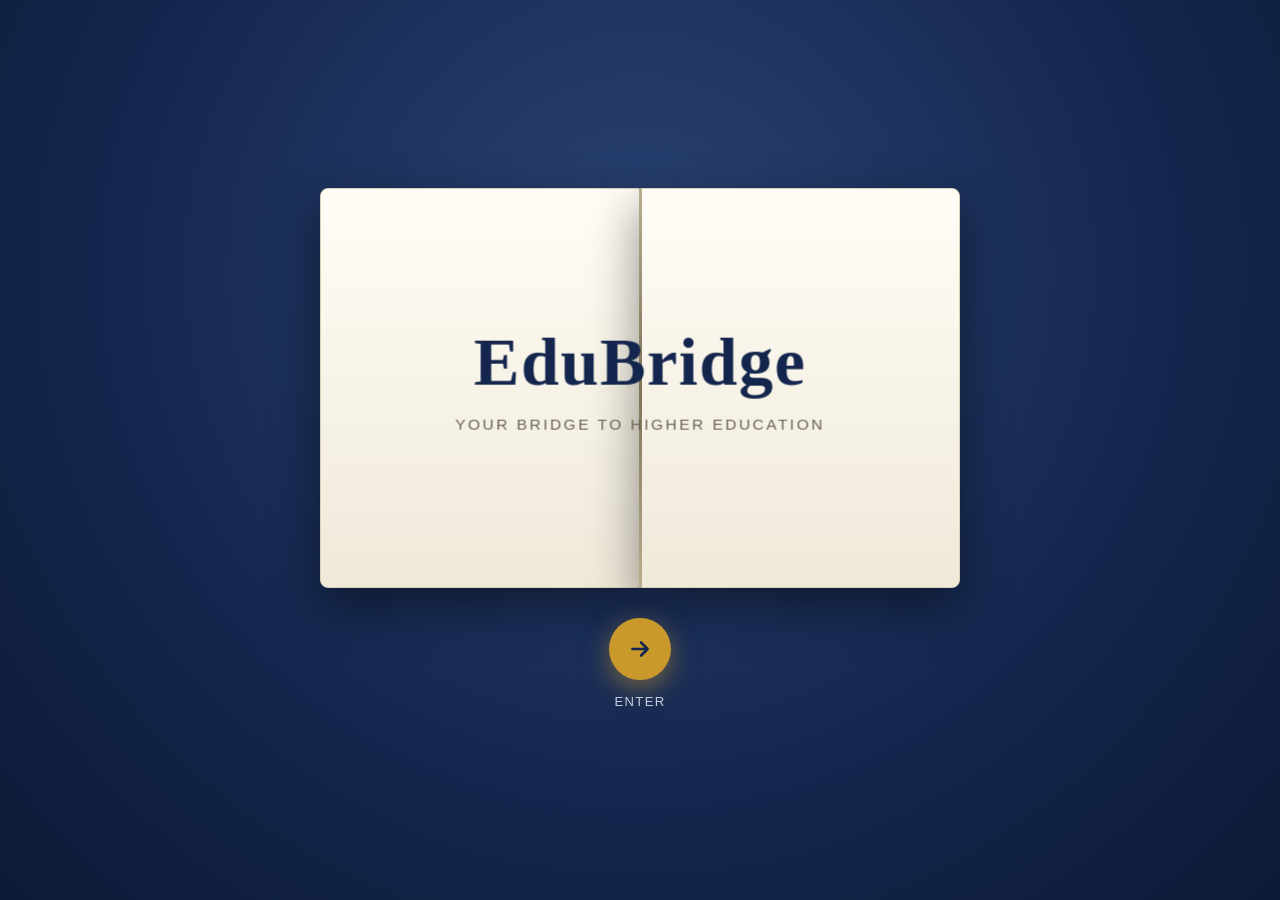
==== frontend/index.html @ 6f55f147 "Build EduBridge platform: auth, RAG, and multi-country university data Replaces the single-page Stre" ====
<!doctype html>
<html lang="en">
<head>
<meta charset="UTF-8">
<meta name="viewport" content="width=device-width, initial-scale=1.0">
<title>EduBridge</title>
<link rel="stylesheet" href="css/style.css">
<style>
body {
  min-height: 100vh;
  display: grid;
  place-items: center;
  background: radial-gradient(circle at 50% 30%, #2a4374 0%, #14264d 60%, #0d1a36 100%);
  overflow: hidden;
}

.stage { perspective: 2000px; text-align: center; }

.book {
  position: relative;
  width: min(86vw, 640px);
  height: min(60vh, 400px);
  transform-style: preserve-3d;
}

/* ---- inner spread, revealed once the cover swings open ---- */

.page {
  position: absolute;
  top: 0;
  width: 50%;
  height: 100%;
  background: linear-gradient(180deg, #fffdf6, #efe9d9);
  border: 1px solid #d9d0b8;
  box-shadow: 0 18px 50px rgba(0, 0, 0, 0.45);
}

.page-left { left: 0; border-radius: 8px 2px 2px 8px; }
.page-right { right: 0; border-radius: 2px 8px 8px 2px; }

.spine {
  position: absolute;
  left: 50%;
  top: 0;
  width: 3px;
  height: 100%;
  margin-left: -1.5px;
  background: linear-gradient(180deg, #b9ad8e, #7d7359, #b9ad8e);
}

.title-block {
  position: absolute;
  inset: 0;
  display: grid;
  place-items: center;
  opacity: 0;
  /* Clear of the spine seam, which would otherwise slice the wordmark. */
  transform: translateZ(40px);
  animation: reveal-title 1s ease 2.5s forwards;
}

@keyframes reveal-title {
  from { opacity: 0; transform: translateZ(40px) translateY(14px); }
  to   { opacity: 1; transform: translateZ(40px) translateY(0); }
}

.landing-title {
  font-family: var(--font-serif);
  font-size: clamp(2.4rem, 8vw, 4.2rem);
  color: var(--navy-900);
  margin: 0;
  letter-spacing: 0.02em;
}

.landing-tagline {
  color: #6b6350;
  font-size: clamp(0.72rem, 2.2vw, 0.95rem);
  margin-top: 8px;
  letter-spacing: 0.16em;
  text-transform: uppercase;
}

/* ---- front cover: reads "Higher Education", then swings open ---- */

.cover {
  position: absolute;
  inset: 0;
  display: grid;
  place-items: center;
  background:
    repeating-linear-gradient(90deg, rgba(255,255,255,0.028) 0 2px, transparent 2px 5px),
    linear-gradient(145deg, #2c4573 0%, #1b2f56 48%, #12233f 100%);
  border-radius: 8px;
  border: 1px solid #0d1a33;
  box-shadow: 0 24px 60px rgba(0, 0, 0, 0.55);
  transform-origin: left center;
  backface-visibility: hidden;
  transform: translateZ(2px);
  animation: open-cover 1.7s cubic-bezier(0.38, 0.02, 0.2, 1) 1.5s forwards;
}

@keyframes open-cover {
  from { transform: translateZ(2px) rotateY(0deg); }
  to   { transform: translateZ(2px) rotateY(-168deg); }
}

.cover-inner { padding: 0 26px; }

.cover-rule {
  width: 54px;
  height: 2px;
  background: var(--gold-500);
  margin: 0 auto 18px;
  opacity: 0.9;
}

.cover-title {
  font-family: var(--font-serif);
  color: #f0e3c2;
  font-size: clamp(1.6rem, 5.2vw, 2.9rem);
  margin: 0;
  line-height: 1.25;
  letter-spacing: 0.04em;
}

.cover-sub {
  color: var(--gold-500);
  font-size: clamp(0.64rem, 1.9vw, 0.8rem);
  letter-spacing: 0.3em;
  text-transform: uppercase;
  margin-top: 16px;
}

/* ---- enter arrow ---- */

.enter {
  margin-top: 30px;
  opacity: 0;
  animation: fade-up-flat 0.9s ease 3.3s forwards;
}

@keyframes fade-up-flat {
  from { opacity: 0; transform: translateY(14px); }
  to   { opacity: 1; transform: translateY(0); }
}

.enter-link {
  display: inline-grid;
  place-items: center;
  width: 62px;
  height: 62px;
  border-radius: 50%;
  background: var(--gold-500);
  color: var(--navy-900);
  text-decoration: none;
  box-shadow: 0 8px 26px rgba(201, 153, 43, 0.5);
  transition: transform 0.2s ease, background 0.2s ease;
}

.enter-link:hover { transform: scale(1.09); background: var(--gold-400); }

.enter-link svg {
  width: 26px; height: 26px; fill: none; stroke: currentColor;
  stroke-width: 2.4; stroke-linecap: round; stroke-linejoin: round;
}

.enter-label {
  display: block; margin-top: 12px; color: #c6cde0;
  font-size: 0.82rem; letter-spacing: 0.1em; text-transform: uppercase;
}

/* Skip straight to the opened state for anyone who asked for less motion. */
@media (prefers-reduced-motion: reduce) {
  .cover { animation: none; transform: translateZ(2px) rotateY(-168deg); }
  .title-block, .enter { animation: none; opacity: 1; }
  .title-block { transform: translateZ(40px); }
}
</style>
</head>
<body>

<div class="stage">
  <div class="book">
    <div class="page page-left"></div>
    <div class="page page-right"></div>
    <div class="spine"></div>

    <div class="title-block">
      <div>
        <h1 class="landing-title">EduBridge</h1>
        <p class="landing-tagline">Your bridge to higher education</p>
      </div>
    </div>

    <div class="cover">
      <div class="cover-inner">
        <div class="cover-rule"></div>
        <h2 class="cover-title">Higher Education</h2>
        <p class="cover-sub">Open to begin</p>
      </div>
    </div>
  </div>

  <div class="enter">
    <a class="enter-link" href="login.html" aria-label="Enter EduBridge">
      <svg viewBox="0 0 24 24" aria-hidden="true">
        <path d="M5 12h14M13 6l6 6-6 6"/>
      </svg>
    </a>
    <span class="enter-label">Enter</span>
  </div>
</div>

</body>
</html>
---- frontend/css/style.css ----
:root {
  --navy-900: #14264d;
  --navy-700: #24406f;
  --navy-500: #3d5f96;
  --gold-500: #c9992b;
  --gold-400: #e0b445;
  --paper: #f7f5ef;
  --paper-2: #fffdf8;
  --ink: #1e2230;
  --ink-muted: #5f6478;
  --line: #e2ddcf;
  --card-bg: #ffffff;
  --green: #2e7d55;
  --radius: 12px;
  --shadow: 0 2px 14px rgba(20, 38, 77, 0.09);
  --shadow-lg: 0 10px 34px rgba(20, 38, 77, 0.16);
  --font-serif: Georgia, "Times New Roman", serif;
  --font-sans: -apple-system, "Segoe UI", Roboto, Helvetica, Arial, sans-serif;
}

* { box-sizing: border-box; }

body {
  margin: 0;
  background: var(--paper);
  color: var(--ink);
  font-family: var(--font-sans);
  line-height: 1.55;
}

.wrap { max-width: 1080px; margin: 0 auto; padding-inline: 20px; }
.wrap-narrow { max-width: 480px; margin: 0 auto; padding-inline: 20px; }

h1, h2, h3 { font-family: var(--font-serif); color: var(--navy-900); line-height: 1.2; }
a { color: var(--navy-700); }

/* ---------- header ---------- */

.site-header { background: var(--navy-900); color: #fff; }

.header-inner {
  display: flex; align-items: center; justify-content: space-between;
  padding-block: 12px; gap: 16px; flex-wrap: wrap;
}

.brand { display: flex; align-items: center; gap: 10px; text-decoration: none; }

.brand-mark {
  width: 28px; height: 28px; fill: none; stroke: var(--gold-500);
  stroke-width: 2; stroke-linejoin: round; stroke-linecap: round;
}

.brand-name {
  font-family: var(--font-serif); font-size: 1.25rem;
  font-weight: bold; color: #fff;
}

.site-nav { display: flex; gap: 16px; flex-wrap: wrap; align-items: center; }
.site-nav a { color: #dbe0ee; text-decoration: none; font-size: 0.9rem; }
.site-nav a:hover, .site-nav a.is-current { color: var(--gold-400); }

.nav-user { font-size: 0.85rem; color: #aab3c9; }

/* ---------- buttons ---------- */

.btn {
  display: inline-block; border: none; border-radius: 999px;
  padding: 11px 26px; font-size: 0.94rem; font-weight: 600;
  cursor: pointer; text-decoration: none; font-family: inherit;
  transition: transform 0.15s ease, background 0.15s ease;
}
.btn:hover { transform: translateY(-1px); }
.btn-primary { background: var(--gold-500); color: var(--navy-900); }
.btn-primary:hover { background: var(--gold-400); }
.btn-secondary { background: var(--navy-700); color: #fff; }
.btn-secondary:hover { background: var(--navy-500); }
.btn-ghost {
  background: transparent; color: var(--navy-700);
  border: 1px solid var(--line);
}
.btn-block { display: block; width: 100%; text-align: center; }
.btn:disabled { opacity: 0.6; cursor: wait; transform: none; }

/* ---------- panels / cards ---------- */

.panel { padding-block: 34px; }
.panel h2 { font-size: 1.45rem; margin: 0 0 14px; }

.card {
  background: var(--card-bg); border: 1px solid var(--line);
  border-radius: var(--radius); box-shadow: var(--shadow); padding: 20px;
}

.hint { color: var(--ink-muted); font-size: 0.87rem; }
.error-text { color: #b3261e; font-size: 0.88rem; }

.page-title { margin-bottom: 4px; }
.page-sub { color: var(--ink-muted); margin-top: 0; }

/* ---------- forms ---------- */

input[type="file"], input[type="text"], input[type="email"],
input[type="password"], input[type="number"], textarea, select {
  width: 100%; padding: 10px 12px; border: 1px solid var(--line);
  border-radius: 8px; font-family: inherit; font-size: 0.95rem;
  background: #fff; color: var(--ink);
}
input:focus, textarea:focus, select:focus {
  outline: 2px solid var(--gold-400); outline-offset: 1px;
}
textarea { resize: vertical; }
label { display: block; font-weight: 600; margin-bottom: 6px; font-size: 0.89rem; }
.field { margin-bottom: 16px; }
.field-label { display: block; font-weight: 600; margin-bottom: 8px; }

.form-grid { display: grid; grid-template-columns: repeat(2, 1fr); gap: 16px; }
.field-wide { grid-column: 1 / -1; }

/* ---------- tabs ---------- */

.tabs { display: flex; gap: 4px; margin-bottom: 18px; border-bottom: 1px solid var(--line); flex-wrap: wrap; }
.tab-btn {
  background: none; border: none; padding: 10px 16px; font-size: 0.9rem;
  color: var(--ink-muted); cursor: pointer; border-bottom: 2px solid transparent;
  font-family: inherit;
}
.tab-btn.is-active { color: var(--navy-900); border-bottom-color: var(--gold-500); font-weight: 600; }
.tab-panel { display: none; }
.tab-panel.is-active { display: block; }

/* ---------- results ---------- */

.results-grid {
  display: grid; grid-template-columns: repeat(auto-fit, minmax(250px, 1fr));
  gap: 16px; margin-top: 18px;
}

.result-card {
  background: var(--card-bg); border: 1px solid var(--line);
  border-radius: var(--radius); box-shadow: var(--shadow); padding: 18px;
  display: flex; flex-direction: column; gap: 8px;
  text-decoration: none; color: inherit;
  transition: transform 0.15s ease, box-shadow 0.15s ease;
}
.result-card:hover { transform: translateY(-2px); box-shadow: var(--shadow-lg); }
.result-card h3 { font-size: 1.02rem; margin: 0; }
.result-meta { color: var(--ink-muted); font-size: 0.85rem; margin: 0; }

.compare-link {
  align-self: flex-start; margin-top: 2px; font-size: 0.78rem;
  color: var(--navy-700); text-decoration: none; font-weight: 600;
  border-bottom: 1px solid var(--line);
}
.compare-link:hover { color: var(--gold-600); border-bottom-color: var(--gold-500); }

.badge-row { display: flex; flex-wrap: wrap; gap: 6px; }
.badge {
  background: var(--navy-900); color: var(--gold-400); font-size: 0.74rem;
  font-weight: 600; padding: 4px 10px; border-radius: 999px;
}
.badge-light { background: #eef1f7; color: var(--navy-700); }

/* ---------- stats ---------- */

.stat-grid {
  display: grid; grid-template-columns: repeat(auto-fit, minmax(160px, 1fr));
  gap: 14px; margin: 16px 0;
}
.stat {
  background: var(--paper-2); border: 1px solid var(--line);
  border-radius: var(--radius); padding: 14px;
}
.stat-label { font-size: 0.78rem; color: var(--ink-muted); text-transform: uppercase; letter-spacing: 0.06em; }
.stat-value { font-size: 1.32rem; font-weight: 700; color: var(--navy-900); font-family: var(--font-serif); }
.stat-value.muted { color: var(--ink-muted); font-size: 1rem; font-weight: 500; }

/* Estimated figures must never look like reported ones. */
.stat.is-estimated { background: #f4f6fa; border-style: dashed; }
.stat-value.estimated { color: var(--navy-700); }
.est-tag {
  background: var(--navy-700); color: #fff; font-size: 0.6rem;
  padding: 2px 7px; border-radius: 999px; margin-left: 7px;
  letter-spacing: 0.06em; text-transform: uppercase; vertical-align: middle;
  font-family: var(--font-sans); font-weight: 700;
}
.stat-note { font-size: 0.72rem; color: var(--ink-muted); margin-top: 5px; font-style: italic; }

.housing-compare { display: flex; flex-wrap: wrap; gap: 10px; margin: 12px 0; }
.compare-pill {
  background: var(--paper-2); border: 1px solid var(--line);
  border-radius: 999px; padding: 7px 14px; font-size: 0.83rem;
}
.compare-pill strong { color: var(--navy-900); }
.cheaper { color: var(--green); font-weight: 700; }
.pricier { color: #b3261e; font-weight: 700; }

/* ---------- tables ---------- */

.table-scroll { overflow-x: auto; }
table { border-collapse: collapse; width: 100%; font-size: 0.9rem; }
th, td { text-align: left; padding: 10px 12px; border-bottom: 1px solid var(--line); }
th { color: var(--ink-muted); font-weight: 600; font-size: 0.8rem; text-transform: uppercase; letter-spacing: 0.04em; }

.total-row th, .total-row td {
  font-weight: 700; color: var(--navy-900);
  border-top: 2px solid var(--line); border-bottom: 2px solid var(--line);
  background: var(--paper-2);
}
.total-row td { font-size: 1.05rem; }

/* ---------- chat ---------- */

.chat-log { display: flex; flex-direction: column; gap: 12px; margin-bottom: 18px; }
.msg { padding: 12px 16px; border-radius: var(--radius); max-width: 80%; white-space: pre-wrap; }
.msg-user { background: var(--navy-700); color: #fff; align-self: flex-end; }
.msg-bot { background: #fff; border: 1px solid var(--line); align-self: flex-start; }
.chat-form { display: flex; gap: 10px; }
.chat-form input { flex: 1; }

/* ---------- footer ---------- */

.site-footer { padding-block: 22px; text-align: center; color: var(--ink-muted); font-size: 0.84rem; }

/* ---------- responsive ---------- */

@media (max-width: 640px) {
  .form-grid { grid-template-columns: 1fr; }
  .msg { max-width: 92%; }
}
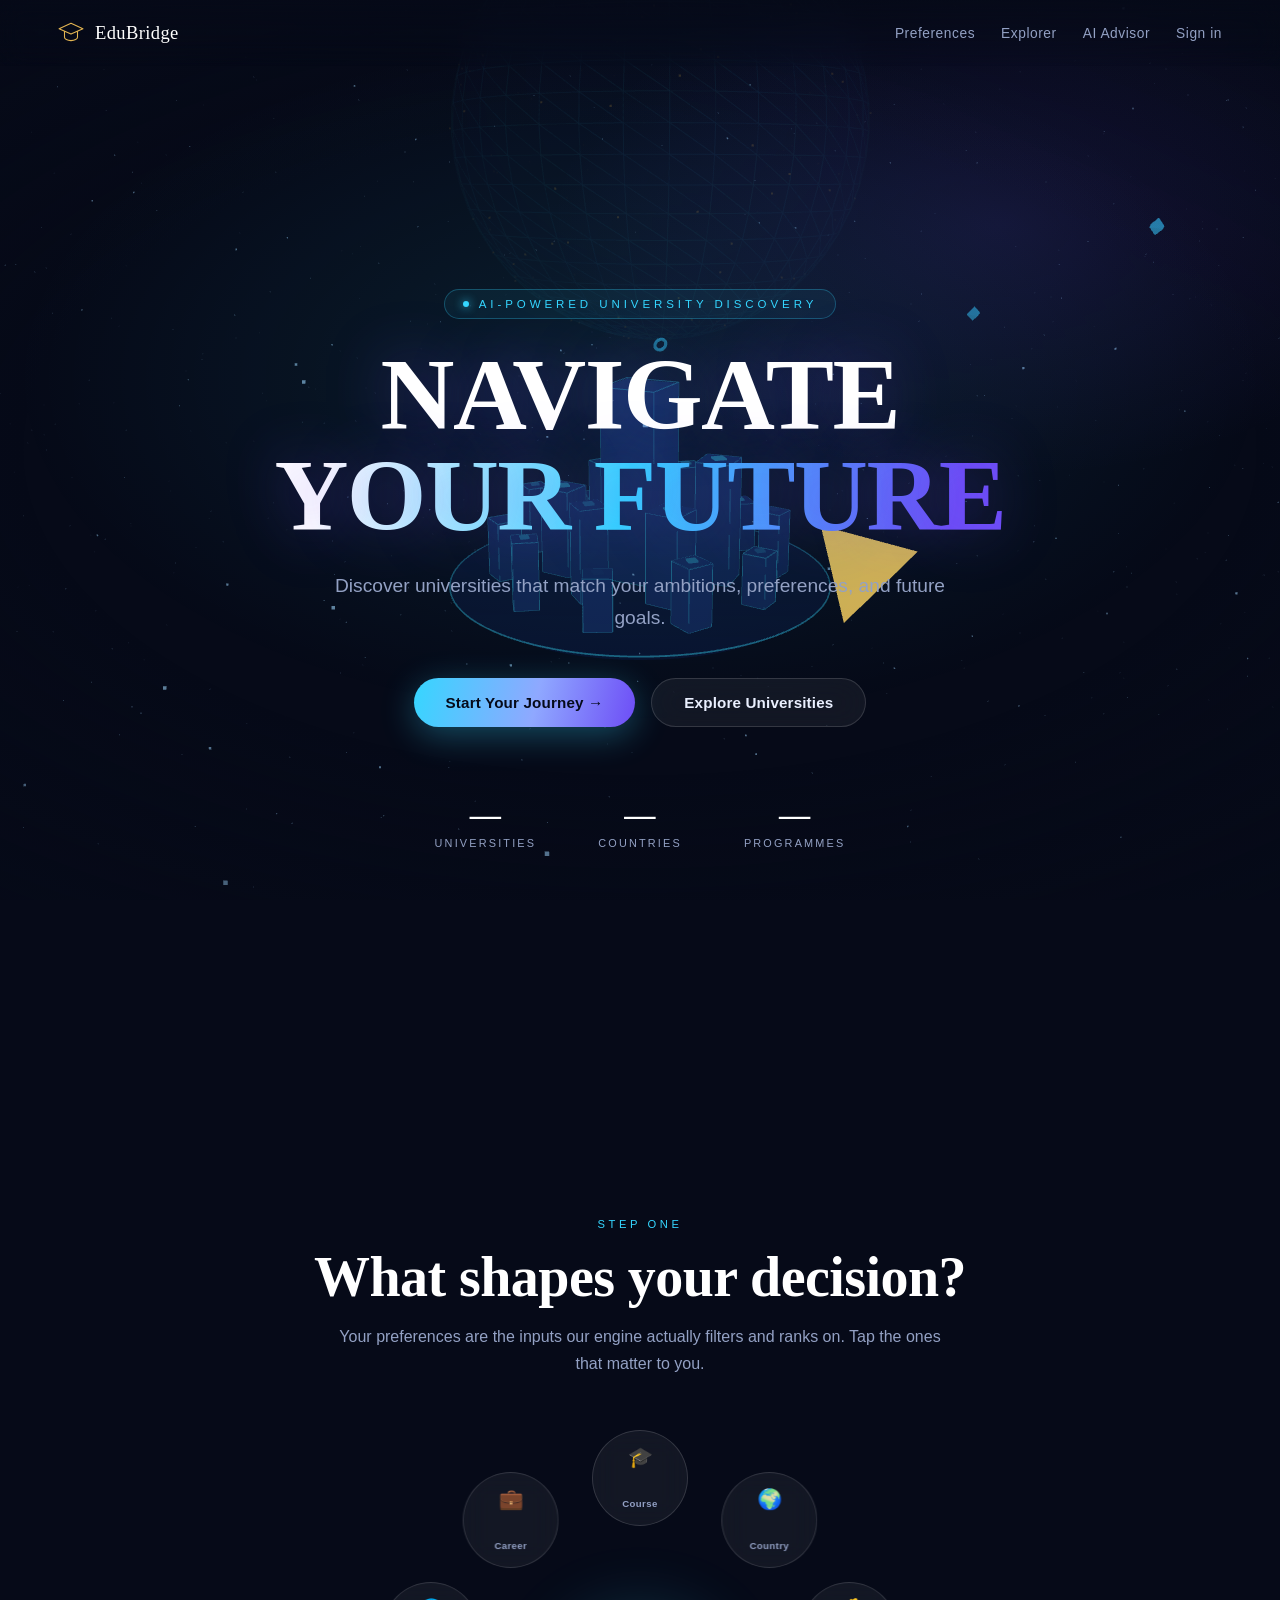
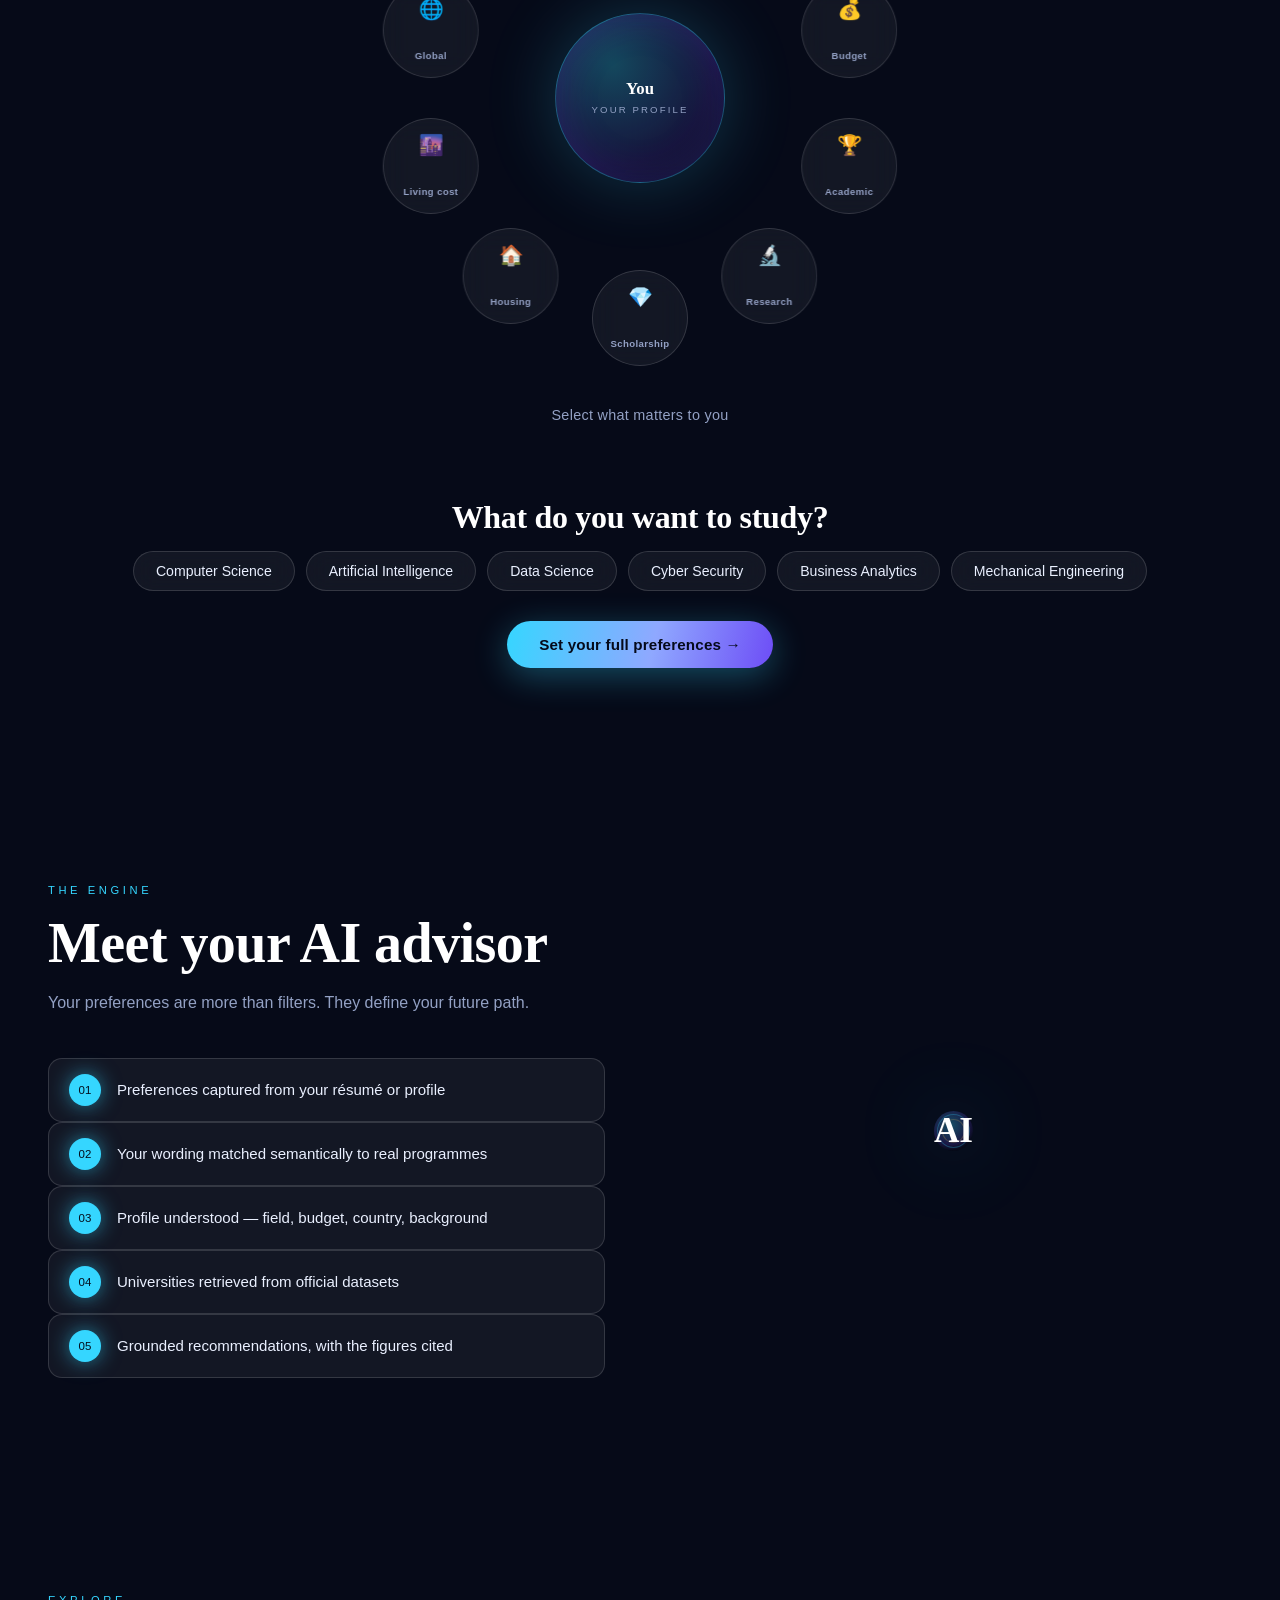
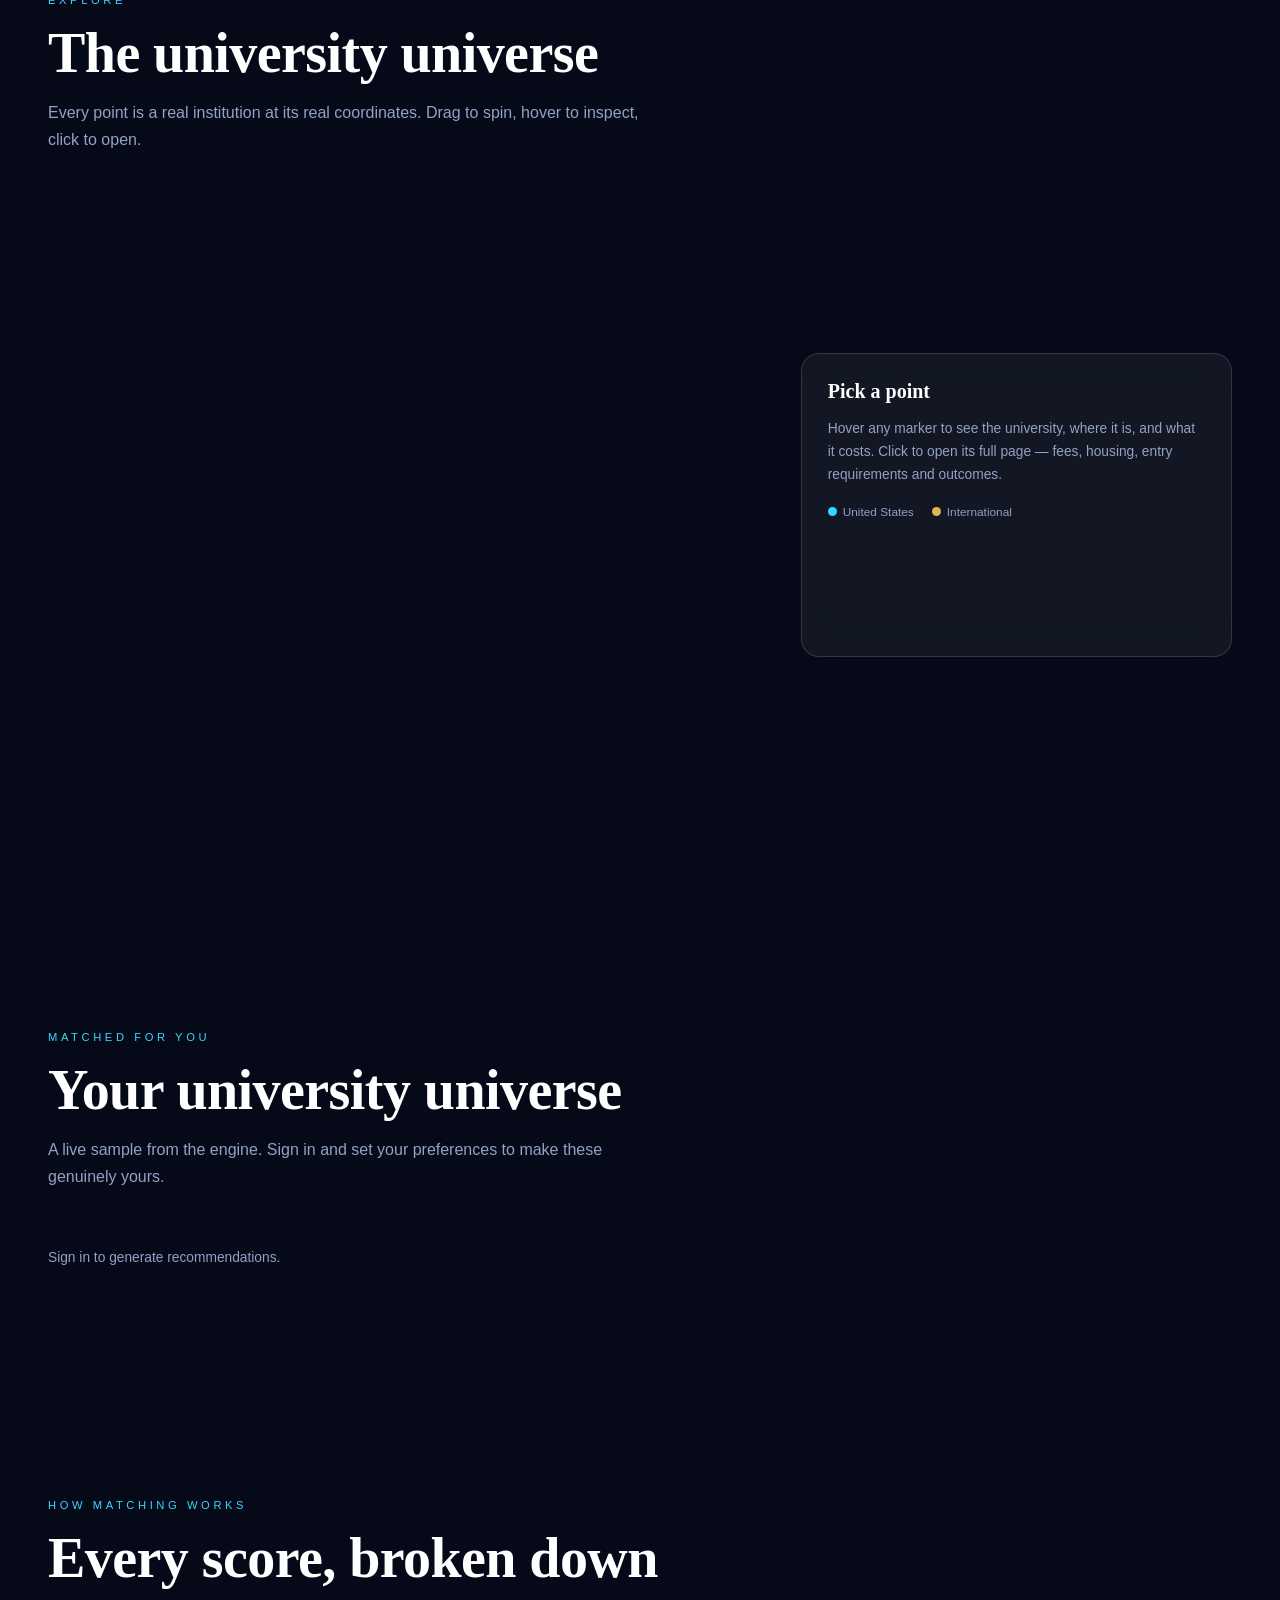
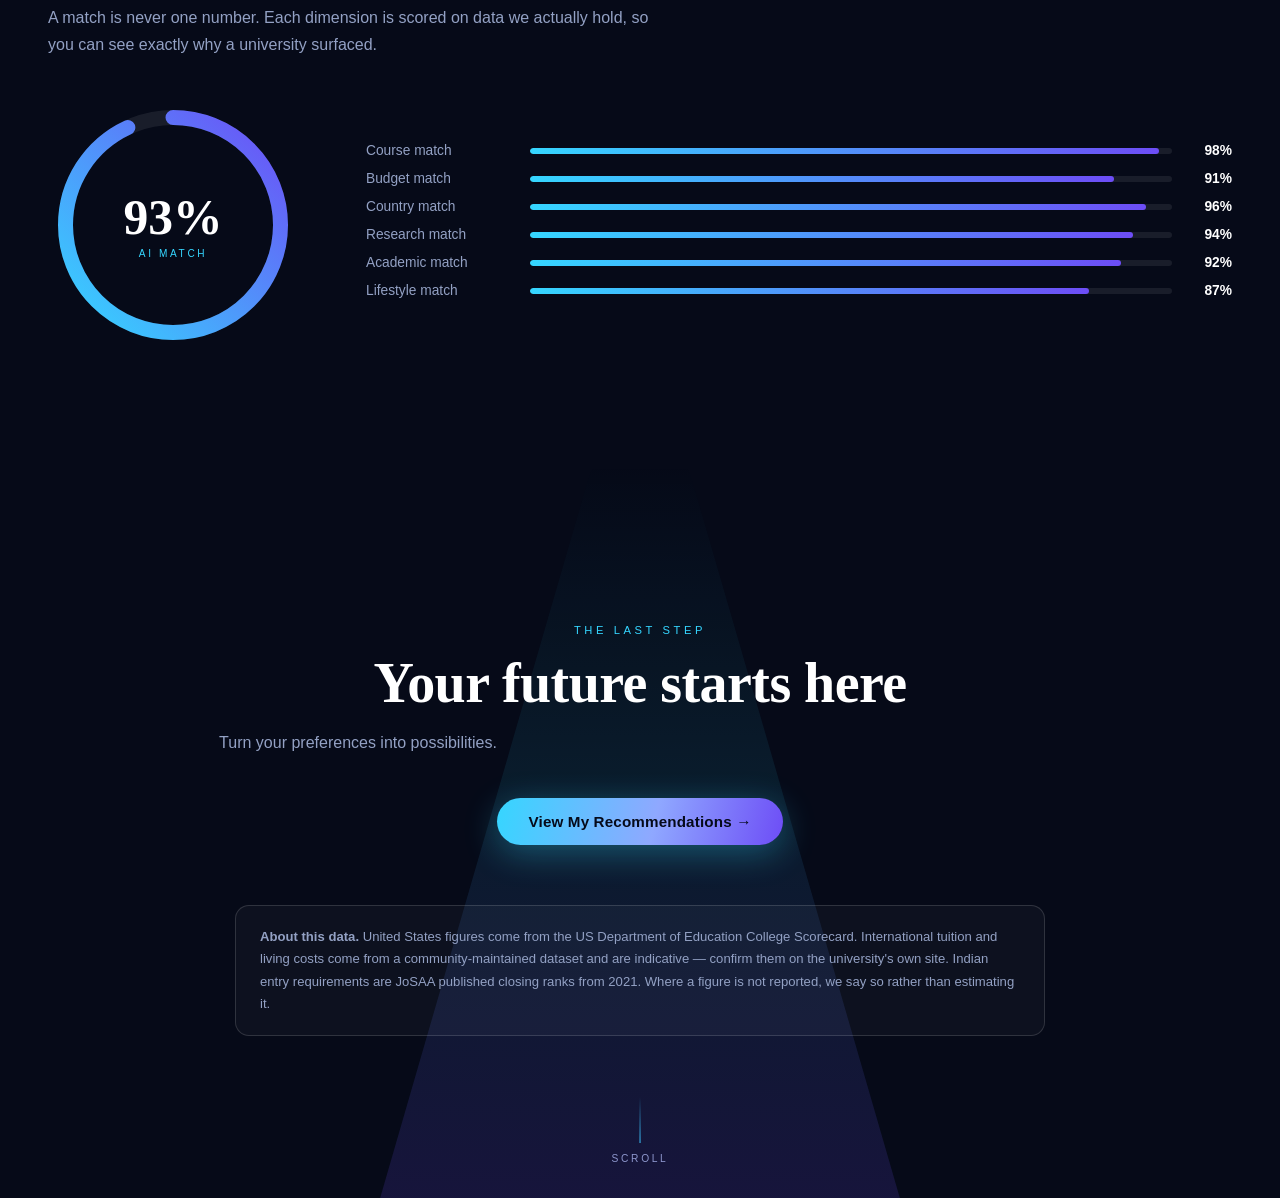
==== commit 6c409e80: "Add cinematic 3D experience as the landing entry point Replaces the book landing with a Three.js sce" ====
--- a/frontend/index.html
+++ b/frontend/index.html
@@ -2,214 +2,446 @@
 <html lang="en">
 <head>
 <meta charset="UTF-8">
-<meta name="viewport" content="width=device-width, initial-scale=1.0">
-<title>EduBridge</title>
-<link rel="stylesheet" href="css/style.css">
-<style>
-body {
-  min-height: 100vh;
-  display: grid;
-  place-items: center;
-  background: radial-gradient(circle at 50% 30%, #2a4374 0%, #14264d 60%, #0d1a36 100%);
-  overflow: hidden;
+<meta name="viewport" content="width=device-width, initial-scale=1.0, viewport-fit=cover">
+<title>EduBridge — Navigate Your Future</title>
+<link rel="stylesheet" href="css/experience.css">
+<link rel="stylesheet" href="css/sections.css">
+</head>
+<body class="experience">
+
+<canvas id="scene-canvas"></canvas>
+<div class="atmosphere"></div>
+
+<nav class="x-nav">
+  <a class="x-brand" href="index.html">
+    <svg viewBox="0 0 48 48" aria-hidden="true">
+      <path d="M24 6 L46 16 L24 26 L2 16 Z"/>
+      <path d="M12 20.5 V32 C12 35 17 38 24 38 C31 38 36 35 36 32 V20.5"/>
+    </svg>
+    <span>EduBridge</span>
+  </a>
+  <div class="x-nav-links">
+    <a href="#preferences">Preferences</a>
+    <a href="#explorer">Explorer</a>
+    <a href="chat.html">AI Advisor</a>
+    <a href="login.html">Sign in</a>
+  </div>
+</nav>
+
+<div class="x-wrap">
+
+  <!-- ============ HERO ============ -->
+  <section class="hero">
+    <div class="hero-inner">
+      <span class="eyebrow" data-reveal>AI-powered university discovery</span>
+
+      <h1 data-reveal>NAVIGATE<br><span class="accent">YOUR FUTURE</span></h1>
+
+      <p class="lede" data-reveal>
+        Discover universities that match your ambitions, preferences,
+        and future goals.
+      </p>
+
+      <div class="cta-row" data-reveal>
+        <a class="x-btn x-btn-primary" href="preferences.html">Start Your Journey &rarr;</a>
+        <a class="x-btn x-btn-ghost" href="#explorer">Explore Universities</a>
+      </div>
+
+      <div class="hero-stats" data-reveal>
+        <div class="hero-stat"><b id="stat-unis">—</b><span>Universities</span></div>
+        <div class="hero-stat"><b id="stat-countries">—</b><span>Countries</span></div>
+        <div class="hero-stat"><b id="stat-programmes">—</b><span>Programmes</span></div>
+      </div>
+    </div>
+    <div class="scroll-cue"><i></i>Scroll</div>
+  </section>
+
+  <!-- ============ PREFERENCES ============ -->
+  <section class="x-section center" id="preferences">
+    <p class="kicker" data-rise>Step one</p>
+    <h2 data-rise>What shapes your decision?</h2>
+    <p class="sub" data-rise>
+      Your preferences are the inputs our engine actually filters and ranks on.
+      Tap the ones that matter to you.
+    </p>
+
+    <div class="orb-stage" data-rise>
+      <div class="profile-core">
+        <div>
+          <b>You</b>
+          <span>Your profile</span>
+        </div>
+      </div>
+
+      <button class="orb" data-label="Course"><em>🎓</em><b>Course</b></button>
+      <button class="orb" data-label="Country"><em>🌍</em><b>Country</b></button>
+      <button class="orb" data-label="Budget"><em>💰</em><b>Budget</b></button>
+      <button class="orb" data-label="Academic quality"><em>🏆</em><b>Academic</b></button>
+      <button class="orb" data-label="Research"><em>🔬</em><b>Research</b></button>
+      <button class="orb" data-label="Scholarships"><em>💎</em><b>Scholarship</b></button>
+      <button class="orb" data-label="Accommodation"><em>🏠</em><b>Housing</b></button>
+      <button class="orb" data-label="Cost of living"><em>🌆</em><b>Living cost</b></button>
+      <button class="orb" data-label="International exposure"><em>🌐</em><b>Global</b></button>
+      <button class="orb" data-label="Career goals"><em>💼</em><b>Career</b></button>
+    </div>
+
+    <p id="orb-summary">Select what matters to you</p>
+
+    <h2 style="font-size:clamp(1.3rem,3vw,2rem);margin-top:70px;" data-rise>
+      What do you want to study?
+    </h2>
+
+    <div class="chip-row" data-rise>
+      <button class="course-chip" data-course="Computer Science">Computer Science</button>
+      <button class="course-chip" data-course="Artificial Intelligence">Artificial Intelligence</button>
+      <button class="course-chip" data-course="Data Science">Data Science</button>
+      <button class="course-chip" data-course="Cyber Security">Cyber Security</button>
+      <button class="course-chip" data-course="Business Analytics">Business Analytics</button>
+      <button class="course-chip" data-course="Mechanical Engineering">Mechanical Engineering</button>
+    </div>
+
+    <a class="x-btn x-btn-primary" id="course-cta" href="preferences.html" data-rise>
+      Set your full preferences &rarr;
+    </a>
+  </section>
+
+  <!-- ============ AI ADVISOR ============ -->
+  <section class="x-section" id="advisor">
+    <div class="advisor-grid">
+      <div>
+        <p class="kicker" data-rise>The engine</p>
+        <h2 data-rise>Meet your AI advisor</h2>
+        <p class="sub" data-rise>
+          Your preferences are more than filters. They define your future path.
+        </p>
+
+        <div class="stage"><i>01</i><span>Preferences captured from your résumé or profile</span></div>
+        <div class="stage"><i>02</i><span>Your wording matched semantically to real programmes</span></div>
+        <div class="stage"><i>03</i><span>Profile understood — field, budget, country, background</span></div>
+        <div class="stage"><i>04</i><span>Universities retrieved from official datasets</span></div>
+        <div class="stage"><i>05</i><span>Grounded recommendations, with the figures cited</span></div>
+      </div>
+
+      <div class="hologram" data-rise><b>AI</b></div>
+    </div>
+  </section>
+
+  <!-- ============ GLOBE EXPLORER ============ -->
+  <section class="x-section" id="explorer">
+    <p class="kicker" data-rise>Explore</p>
+    <h2 data-rise>The university universe</h2>
+    <p class="sub" data-rise>
+      Every point is a real institution at its real coordinates. Drag to spin,
+      hover to inspect, click to open.
+    </p>
+
+    <div class="globe-wrap">
+      <canvas id="globe-canvas" data-rise></canvas>
+
+      <div class="globe-panel" data-rise>
+        <div id="globe-empty">
+          <h3>Pick a point</h3>
+          <p class="globe-hint">
+            Hover any marker to see the university, where it is, and what it costs.
+            Click to open its full page — fees, housing, entry requirements and outcomes.
+          </p>
+          <div class="legend">
+            <span><i style="background:#35d6ff"></i>United States</span>
+            <span><i style="background:#e3b552"></i>International</span>
+          </div>
+        </div>
+
+        <div id="globe-detail" hidden>
+          <h3 id="g-name"></h3>
+          <p class="place" id="g-place"></p>
+          <div class="globe-row"><span>Tuition / year</span><span id="g-tuition"></span></div>
+          <div class="globe-row"><span>Country</span><span id="g-country"></span></div>
+          <div class="globe-row"><span>Programmes listed</span><span id="g-programmes"></span></div>
+          <p class="globe-hint" style="margin-top:16px;">Click the marker to open the full profile.</p>
+        </div>
+      </div>
+    </div>
+  </section>
+
+  <!-- ============ RECOMMENDATIONS ============ -->
+  <section class="x-section" id="recommendations">
+    <p class="kicker" data-rise>Matched for you</p>
+    <h2 data-rise>Your university universe</h2>
+    <p class="sub" data-rise>
+      A live sample from the engine. Sign in and set your preferences to make
+      these genuinely yours.
+    </p>
+
+    <div class="card-grid" id="card-grid" data-rise></div>
+  </section>
+
+  <!-- ============ MATCH VISUALISATION ============ -->
+  <section class="x-section" id="match">
+    <p class="kicker" data-rise>How matching works</p>
+    <h2 data-rise>Every score, broken down</h2>
+    <p class="sub" data-rise>
+      A match is never one number. Each dimension is scored on data we actually
+      hold, so you can see exactly why a university surfaced.
+    </p>
+
+    <div class="match-grid">
+      <div class="dial" data-rise>
+        <svg viewBox="0 0 200 200" aria-hidden="true">
+          <circle cx="100" cy="100" r="86" fill="none" stroke="rgba(255,255,255,0.08)" stroke-width="12"/>
+          <circle id="match-ring" cx="100" cy="100" r="86" fill="none"
+                  stroke="url(#dialGradient)" stroke-width="12" stroke-linecap="round"/>
+          <defs>
+            <linearGradient id="dialGradient" x1="0" y1="0" x2="1" y2="1">
+              <stop offset="0%" stop-color="#35d6ff"/>
+              <stop offset="100%" stop-color="#6d4df6"/>
+            </linearGradient>
+          </defs>
+        </svg>
+        <div class="dial-centre">
+          <div>
+            <b id="match-value">0%</b>
+            <span>AI match</span>
+          </div>
+        </div>
+      </div>
+
+      <div id="match-bars" data-rise></div>
+    </div>
+  </section>
+
+  <!-- ============ FINALE ============ -->
+  <section class="x-section finale" id="finale">
+    <p class="kicker" data-rise>The last step</p>
+    <h2 data-rise>Your future starts here</h2>
+    <p class="sub center" data-rise>Turn your preferences into possibilities.</p>
+    <a class="x-btn x-btn-primary" href="preferences.html" data-rise>
+      View My Recommendations &rarr;
+    </a>
+
+    <p class="data-note" data-rise>
+      <strong>About this data.</strong> United States figures come from the
+      US Department of Education College Scorecard. International tuition and
+      living costs come from a community-maintained dataset and are indicative —
+      confirm them on the university's own site. Indian entry requirements are
+      JoSAA published closing ranks from 2021. Where a figure is not reported,
+      we say so rather than estimating it.
+    </p>
+  </section>
+
+</div>
+
+<script src="vendor/gsap.min.js"></script>
+<script src="vendor/ScrollTrigger.min.js"></script>
+<script src="vendor/lenis.min.js"></script>
+
+<script type="module">
+import { initScene, webglAvailable } from "./js/scene.js";
+import { initGlobe } from "./js/globe.js";
+import {
+  revealOnScroll, initOrbs, initCourseChips, initPipeline,
+  initMatchDial, initCardTilt, money, escapeHtml
+} from "./js/sections.js";
+
+const reduced = window.matchMedia("(prefers-reduced-motion: reduce)").matches;
+const hasWebgl = webglAvailable();
+
+// ---- background scene -------------------------------------------------
+let scene = null;
+
+if (hasWebgl) {
+  try {
+    scene = initScene(document.getElementById("scene-canvas"));
+  } catch (error) {
+    console.warn("hero scene unavailable", error);
+    document.body.classList.add("no-webgl");
+  }
+} else {
+  document.body.classList.add("no-webgl");
 }
 
-.stage { perspective: 2000px; text-align: center; }
-
-.book {
-  position: relative;
-  width: min(86vw, 640px);
-  height: min(60vh, 400px);
-  transform-style: preserve-3d;
+// ---- smooth scroll ----------------------------------------------------
+if (!reduced && window.Lenis) {
+  const lenis = new Lenis({ duration: 1.15, smoothWheel: true });
+
+  lenis.on("scroll", () => {
+    if (!scene) return;
+    const max = document.body.scrollHeight - window.innerHeight;
+    scene.setScroll(max > 0 ? Math.min(window.scrollY / max, 1) : 0);
+    fadeBackdrop();
+  });
+
+  const raf = (time) => { lenis.raf(time); requestAnimationFrame(raf); };
+  requestAnimationFrame(raf);
+
+  if (window.gsap && window.ScrollTrigger) {
+    gsap.registerPlugin(ScrollTrigger);
+    lenis.on("scroll", ScrollTrigger.update);
+  }
+} else if (window.gsap && window.ScrollTrigger) {
+  gsap.registerPlugin(ScrollTrigger);
 }
 
-/* ---- inner spread, revealed once the cover swings open ---- */
-
-.page {
-  position: absolute;
-  top: 0;
-  width: 50%;
-  height: 100%;
-  background: linear-gradient(180deg, #fffdf6, #efe9d9);
-  border: 1px solid #d9d0b8;
-  box-shadow: 0 18px 50px rgba(0, 0, 0, 0.45);
+// ---- hero entrance ----------------------------------------------------
+if (window.gsap && !reduced) {
+  gsap.set("[data-reveal]", { opacity: 0, y: 26 });
+  gsap.to("[data-reveal]", {
+    opacity: 1, y: 0, duration: 1.1, ease: "power3.out",
+    stagger: 0.13, delay: 0.25
+  });
+  gsap.from(".scroll-cue", { opacity: 0, duration: 1, delay: 1.5 });
+} else {
+  document.querySelectorAll("[data-reveal]").forEach((el) => { el.style.opacity = 1; });
 }
 
-.page-left { left: 0; border-radius: 8px 2px 2px 8px; }
-.page-right { right: 0; border-radius: 2px 8px 8px 2px; }
-
-.spine {
-  position: absolute;
-  left: 50%;
-  top: 0;
-  width: 3px;
-  height: 100%;
-  margin-left: -1.5px;
-  background: linear-gradient(180deg, #b9ad8e, #7d7359, #b9ad8e);
+/**
+ * The hero scene is a fixed backdrop behind every section. Left at full
+ * strength its campus and orbiting solids collide with later content —
+ * notably the globe — so it recedes once the hero is behind you.
+ */
+function fadeBackdrop() {
+  const canvas = document.getElementById("scene-canvas");
+  if (!canvas) return;
+
+  const past = Math.min(window.scrollY / window.innerHeight, 1);
+  canvas.style.opacity = (1 - past * 0.82).toFixed(3);
 }
 
-.title-block {
-  position: absolute;
-  inset: 0;
-  display: grid;
-  place-items: center;
-  opacity: 0;
-  /* Clear of the spine seam, which would otherwise slice the wordmark. */
-  transform: translateZ(40px);
-  animation: reveal-title 1s ease 2.5s forwards;
+window.addEventListener("scroll", fadeBackdrop, { passive: true });
+fadeBackdrop();
+
+revealOnScroll();
+initOrbs();
+initCourseChips();
+initPipeline();
+
+// ---- live stats -------------------------------------------------------
+(async () => {
+  try {
+    const stats = await (await fetch("/api/stats")).json();
+    countTo("stat-unis", stats.universities);
+    countTo("stat-countries", stats.countries);
+    countTo("stat-programmes", stats.programmes);
+  } catch (error) {
+    console.warn("stats unavailable", error);
+  }
+})();
+
+function countTo(id, value) {
+  const el = document.getElementById(id);
+  if (!el || typeof value !== "number") return;
+
+  // Correct value first; the tween is decoration over it.
+  el.textContent = value.toLocaleString();
+  if (reduced || !window.gsap) return;
+
+  const counter = { n: 0 };
+  gsap.to(counter, {
+    n: value, duration: 1.8, ease: "power2.out", delay: 0.7,
+    onUpdate: () => { el.textContent = Math.round(counter.n).toLocaleString(); }
+  });
 }
 
-@keyframes reveal-title {
-  from { opacity: 0; transform: translateZ(40px) translateY(14px); }
-  to   { opacity: 1; transform: translateZ(40px) translateY(0); }
-}
-
-.landing-title {
-  font-family: var(--font-serif);
-  font-size: clamp(2.4rem, 8vw, 4.2rem);
-  color: var(--navy-900);
-  margin: 0;
-  letter-spacing: 0.02em;
-}
-
-.landing-tagline {
-  color: #6b6350;
-  font-size: clamp(0.72rem, 2.2vw, 0.95rem);
-  margin-top: 8px;
-  letter-spacing: 0.16em;
-  text-transform: uppercase;
-}
-
-/* ---- front cover: reads "Higher Education", then swings open ---- */
-
-.cover {
-  position: absolute;
-  inset: 0;
-  display: grid;
-  place-items: center;
-  background:
-    repeating-linear-gradient(90deg, rgba(255,255,255,0.028) 0 2px, transparent 2px 5px),
-    linear-gradient(145deg, #2c4573 0%, #1b2f56 48%, #12233f 100%);
-  border-radius: 8px;
-  border: 1px solid #0d1a33;
-  box-shadow: 0 24px 60px rgba(0, 0, 0, 0.55);
-  transform-origin: left center;
-  backface-visibility: hidden;
-  transform: translateZ(2px);
-  animation: open-cover 1.7s cubic-bezier(0.38, 0.02, 0.2, 1) 1.5s forwards;
-}
-
-@keyframes open-cover {
-  from { transform: translateZ(2px) rotateY(0deg); }
-  to   { transform: translateZ(2px) rotateY(-168deg); }
-}
-
-.cover-inner { padding: 0 26px; }
-
-.cover-rule {
-  width: 54px;
-  height: 2px;
-  background: var(--gold-500);
-  margin: 0 auto 18px;
-  opacity: 0.9;
-}
-
-.cover-title {
-  font-family: var(--font-serif);
-  color: #f0e3c2;
-  font-size: clamp(1.6rem, 5.2vw, 2.9rem);
-  margin: 0;
-  line-height: 1.25;
-  letter-spacing: 0.04em;
-}
-
-.cover-sub {
-  color: var(--gold-500);
-  font-size: clamp(0.64rem, 1.9vw, 0.8rem);
-  letter-spacing: 0.3em;
-  text-transform: uppercase;
-  margin-top: 16px;
-}
-
-/* ---- enter arrow ---- */
-
-.enter {
-  margin-top: 30px;
-  opacity: 0;
-  animation: fade-up-flat 0.9s ease 3.3s forwards;
-}
-
-@keyframes fade-up-flat {
-  from { opacity: 0; transform: translateY(14px); }
-  to   { opacity: 1; transform: translateY(0); }
-}
-
-.enter-link {
-  display: inline-grid;
-  place-items: center;
-  width: 62px;
-  height: 62px;
-  border-radius: 50%;
-  background: var(--gold-500);
-  color: var(--navy-900);
-  text-decoration: none;
-  box-shadow: 0 8px 26px rgba(201, 153, 43, 0.5);
-  transition: transform 0.2s ease, background 0.2s ease;
-}
-
-.enter-link:hover { transform: scale(1.09); background: var(--gold-400); }
-
-.enter-link svg {
-  width: 26px; height: 26px; fill: none; stroke: currentColor;
-  stroke-width: 2.4; stroke-linecap: round; stroke-linejoin: round;
-}
-
-.enter-label {
-  display: block; margin-top: 12px; color: #c6cde0;
-  font-size: 0.82rem; letter-spacing: 0.1em; text-transform: uppercase;
-}
-
-/* Skip straight to the opened state for anyone who asked for less motion. */
-@media (prefers-reduced-motion: reduce) {
-  .cover { animation: none; transform: translateZ(2px) rotateY(-168deg); }
-  .title-block, .enter { animation: none; opacity: 1; }
-  .title-block { transform: translateZ(40px); }
-}
-</style>
-</head>
-<body>
-
-<div class="stage">
-  <div class="book">
-    <div class="page page-left"></div>
-    <div class="page page-right"></div>
-    <div class="spine"></div>
-
-    <div class="title-block">
-      <div>
-        <h1 class="landing-title">EduBridge</h1>
-        <p class="landing-tagline">Your bridge to higher education</p>
-      </div>
-    </div>
-
-    <div class="cover">
-      <div class="cover-inner">
-        <div class="cover-rule"></div>
-        <h2 class="cover-title">Higher Education</h2>
-        <p class="cover-sub">Open to begin</p>
-      </div>
-    </div>
-  </div>
-
-  <div class="enter">
-    <a class="enter-link" href="login.html" aria-label="Enter EduBridge">
-      <svg viewBox="0 0 24 24" aria-hidden="true">
-        <path d="M5 12h14M13 6l6 6-6 6"/>
-      </svg>
-    </a>
-    <span class="enter-label">Enter</span>
-  </div>
-</div>
-
+// ---- globe explorer ---------------------------------------------------
+(async () => {
+  const canvas = document.getElementById("globe-canvas");
+  if (!hasWebgl || !canvas) return;
+
+  let universities = [];
+  try {
+    universities = (await (await fetch("/api/globe")).json()).universities;
+  } catch (error) {
+    console.warn("globe data unavailable", error);
+    return;
+  }
+
+  const empty = document.getElementById("globe-empty");
+  const detail = document.getElementById("globe-detail");
+
+  const globe = initGlobe(canvas, universities, (university) => {
+    // US institutions have a unitid page; international go by name.
+    window.location.href = university.source === "us"
+      ? "university.html?unitid=" + university.unitid
+      : "university.html?intl=" + encodeURIComponent(university.name);
+  });
+
+  globe.onHover((university) => {
+    if (!university) {
+      empty.hidden = false;
+      detail.hidden = true;
+      return;
+    }
+
+    empty.hidden = true;
+    detail.hidden = false;
+    document.getElementById("g-name").textContent = university.name;
+    document.getElementById("g-place").textContent =
+      university.city + ", " + university.country;
+    document.getElementById("g-tuition").textContent = money(university.tuition_usd);
+    document.getElementById("g-country").textContent = university.country;
+    document.getElementById("g-programmes").textContent =
+      university.programmes ? university.programmes : "See profile";
+  });
+})();
+
+// ---- recommendation cards (real universities) --------------------------
+(async () => {
+  const grid = document.getElementById("card-grid");
+  if (!grid) return;
+
+  try {
+    const response = await fetch("/api/recommendations", {
+      method: "POST",
+      headers: { "Content-Type": "application/json" },
+      body: JSON.stringify({
+        country: "United States",
+        field_of_study: "Computer Science",
+        fee_max: 60000
+      })
+    });
+
+    const data = await response.json();
+    const rows = (data.results || []).slice(0, 6);
+
+    if (!rows.length) {
+      grid.innerHTML = '<p class="globe-hint">Sign in to generate recommendations.</p>';
+      return;
+    }
+
+    grid.innerHTML = rows.map((row, index) => {
+      // Rank position stands in for a match score on this public preview;
+      // the real per-student score lives behind the preferences flow.
+      const indicative = 96 - index * 2;
+
+      return '<article class="glass-card">' +
+        '<span class="match-pill">' + indicative + "% INDICATIVE MATCH</span>" +
+        "<h3>" + escapeHtml(row.institution_name) + "</h3>" +
+        '<p class="where">' + escapeHtml(row.city) + ", " + escapeHtml(row.state) +
+          " &middot; United States</p>" +
+        "<dl>" +
+          "<dt>Tuition</dt><dd>" + money(row.tuition_out_state) + "</dd>" +
+          "<dt>Housing</dt><dd>" + money(row.roomboard_on_campus) + "</dd>" +
+          "<dt>Type</dt><dd>" + escapeHtml(row.control_label || "—") + "</dd>" +
+        "</dl>" +
+        '<a class="card-link" href="university.html?unitid=' + row.unitid + '">' +
+          "Explore University &rarr;</a>" +
+        "</article>";
+    }).join("");
+
+    initCardTilt(grid);
+  } catch (error) {
+    grid.innerHTML = '<p class="globe-hint">Sign in to generate recommendations.</p>';
+  }
+})();
+
+// ---- match dial --------------------------------------------------------
+initMatchDial([
+  { label: "Course match", score: 98 },
+  { label: "Budget match", score: 91 },
+  { label: "Country match", score: 96 },
+  { label: "Research match", score: 94 },
+  { label: "Academic match", score: 92 },
+  { label: "Lifestyle match", score: 87 }
+]);
+</script>
 </body>
 </html>
--- a/frontend/css/experience.css
+++ b/frontend/css/experience.css
@@ -0,0 +1,180 @@
+/* Cinematic experience layer — dark, glass, volumetric.
+   Kept separate from style.css so the classic theme stays intact. */
+
+:root {
+  --x-midnight: #060a18;
+  --x-navy: #0b1430;
+  --x-deep: #122152;
+  --x-violet: #6d4df6;
+  --x-cyan: #35d6ff;
+  --x-gold: #e3b552;
+  --x-text: #eaf0ff;
+  --x-muted: #93a1c4;
+  --x-glass: rgba(255, 255, 255, 0.055);
+  --x-glass-line: rgba(255, 255, 255, 0.14);
+  --x-serif: Georgia, "Times New Roman", serif;
+  --x-sans: "Segoe UI", -apple-system, Roboto, Helvetica, Arial, sans-serif;
+}
+
+html, body { margin: 0; padding: 0; background: var(--x-midnight); }
+
+body.experience {
+  color: var(--x-text);
+  font-family: var(--x-sans);
+  overflow-x: hidden;
+  -webkit-font-smoothing: antialiased;
+}
+
+/* The canvas sits behind everything and never intercepts clicks. */
+#scene-canvas {
+  position: fixed; inset: 0; width: 100%; height: 100%;
+  z-index: 0; pointer-events: none; display: block;
+  transition: opacity 0.35s linear;
+}
+
+/* Vignette + atmospheric haze over the 3D layer */
+.atmosphere {
+  position: fixed; inset: 0; z-index: 1; pointer-events: none;
+  background:
+    radial-gradient(ellipse 70% 55% at 50% 42%, rgba(53,214,255,0.10), transparent 70%),
+    radial-gradient(ellipse 50% 40% at 78% 25%, rgba(109,77,246,0.13), transparent 70%),
+    radial-gradient(ellipse 120% 90% at 50% 50%, transparent 40%, rgba(6,10,24,0.86) 100%);
+}
+
+.x-wrap { position: relative; z-index: 2; }
+
+/* ---------- top bar ---------- */
+
+.x-nav {
+  position: fixed; top: 0; left: 0; right: 0; z-index: 20;
+  display: flex; align-items: center; justify-content: space-between;
+  padding: 20px clamp(20px, 5vw, 58px);
+  backdrop-filter: blur(14px);
+  background: linear-gradient(180deg, rgba(6,10,24,0.72), transparent);
+}
+
+.x-brand { display: flex; align-items: center; gap: 11px; text-decoration: none; }
+.x-brand svg { width: 26px; height: 26px; fill: none; stroke: var(--x-gold); stroke-width: 2; stroke-linejoin: round; }
+.x-brand span { font-family: var(--x-serif); font-size: 1.16rem; letter-spacing: 0.02em; color: #fff; }
+
+.x-nav-links { display: flex; gap: 26px; align-items: center; }
+.x-nav-links a { color: var(--x-muted); text-decoration: none; font-size: 0.86rem; letter-spacing: 0.04em; transition: color 0.25s; }
+.x-nav-links a:hover { color: var(--x-cyan); }
+
+/* ---------- hero ---------- */
+
+.hero {
+  min-height: 100svh;
+  display: grid; place-items: center;
+  text-align: center;
+  padding: 120px clamp(20px, 5vw, 40px) 90px;
+}
+
+.hero-inner { max-width: 940px; }
+
+.eyebrow {
+  display: inline-flex; align-items: center; gap: 10px;
+  font-size: 0.72rem; letter-spacing: 0.34em; text-transform: uppercase;
+  color: var(--x-cyan); margin-bottom: 26px;
+  padding: 8px 18px; border-radius: 999px;
+  border: 1px solid rgba(53,214,255,0.28);
+  background: rgba(53,214,255,0.06);
+}
+.eyebrow::before {
+  content: ""; width: 6px; height: 6px; border-radius: 50%;
+  background: var(--x-cyan); box-shadow: 0 0 10px var(--x-cyan);
+}
+
+.hero h1 {
+  font-family: var(--x-serif);
+  font-size: clamp(2.5rem, 8.2vw, 6.4rem);
+  line-height: 0.98;
+  margin: 0 0 24px;
+  letter-spacing: -0.015em;
+  color: #fff;
+  text-shadow: 0 0 62px rgba(109,77,246,0.4);
+}
+.hero h1 .accent {
+  background: linear-gradient(103deg, #fff 8%, var(--x-cyan) 48%, var(--x-violet) 92%);
+  -webkit-background-clip: text; background-clip: text; color: transparent;
+}
+
+.hero p.lede {
+  font-size: clamp(0.98rem, 1.9vw, 1.2rem);
+  color: var(--x-muted); max-width: 620px; margin: 0 auto 44px;
+  line-height: 1.65;
+}
+
+.cta-row { display: flex; gap: 16px; justify-content: center; flex-wrap: wrap; }
+
+.x-btn {
+  position: relative; display: inline-flex; align-items: center; gap: 10px;
+  padding: 15px 32px; border-radius: 999px; border: none; cursor: pointer;
+  font-family: inherit; font-size: 0.95rem; font-weight: 600;
+  text-decoration: none; letter-spacing: 0.01em;
+  transition: transform 0.3s cubic-bezier(.2,.8,.2,1), box-shadow 0.3s;
+}
+.x-btn:hover { transform: translateY(-2px); }
+
+.x-btn-primary {
+  color: #050a1a;
+  background: linear-gradient(103deg, var(--x-cyan), #8fa8ff 55%, var(--x-violet));
+  box-shadow: 0 8px 34px rgba(53,214,255,0.32);
+}
+.x-btn-primary:hover { box-shadow: 0 14px 44px rgba(53,214,255,0.46); }
+
+.x-btn-ghost {
+  color: var(--x-text);
+  background: var(--x-glass);
+  border: 1px solid var(--x-glass-line);
+  backdrop-filter: blur(16px);
+}
+.x-btn-ghost:hover { border-color: rgba(53,214,255,0.5); background: rgba(53,214,255,0.08); }
+
+/* ---------- stat strip ---------- */
+
+.hero-stats {
+  display: flex; gap: clamp(20px, 5vw, 62px); justify-content: center;
+  flex-wrap: wrap; margin-top: 70px;
+}
+.hero-stat { text-align: center; }
+.hero-stat b {
+  display: block; font-family: var(--x-serif); font-size: clamp(1.3rem, 3vw, 1.95rem);
+  color: #fff; letter-spacing: 0.01em;
+}
+.hero-stat span {
+  font-size: 0.68rem; letter-spacing: 0.2em; text-transform: uppercase; color: var(--x-muted);
+}
+
+/* ---------- scroll cue ---------- */
+
+.scroll-cue {
+  position: absolute; bottom: 34px; left: 50%; transform: translateX(-50%);
+  display: flex; flex-direction: column; align-items: center; gap: 10px;
+  color: var(--x-muted); font-size: 0.64rem; letter-spacing: 0.26em; text-transform: uppercase;
+}
+.scroll-cue i {
+  width: 1px; height: 46px;
+  background: linear-gradient(180deg, transparent, var(--x-cyan));
+  animation: cue 2.4s ease-in-out infinite;
+}
+@keyframes cue { 0%,100% { opacity: 0.25; transform: scaleY(0.55); } 50% { opacity: 1; transform: scaleY(1); } }
+
+/* ---------- WebGL fallback ---------- */
+
+.no-webgl #scene-canvas { display: none; }
+.no-webgl .atmosphere {
+  background:
+    radial-gradient(ellipse 75% 55% at 50% 38%, rgba(53,214,255,0.14), transparent 70%),
+    radial-gradient(ellipse 60% 50% at 76% 26%, rgba(109,77,246,0.18), transparent 70%),
+    linear-gradient(180deg, #0b1430, #060a18);
+}
+
+@media (prefers-reduced-motion: reduce) {
+  .scroll-cue i { animation: none; }
+}
+
+@media (max-width: 720px) {
+  .x-nav-links { display: none; }
+  .hero-stats { gap: 24px; margin-top: 46px; }
+}
--- a/frontend/css/sections.css
+++ b/frontend/css/sections.css
@@ -0,0 +1,227 @@
+/* Section styles for the cinematic experience.
+   Split from experience.css so the hero layer stays self-contained. */
+
+.x-section {
+  padding: clamp(80px, 12vh, 150px) clamp(20px, 5vw, 48px);
+  max-width: 1220px;
+  margin: 0 auto;
+}
+.x-section h2 {
+  font-family: var(--x-serif);
+  font-size: clamp(1.9rem, 5vw, 3.5rem);
+  margin: 0 0 16px;
+  color: #fff;
+  line-height: 1.05;
+  letter-spacing: -0.01em;
+}
+.kicker {
+  font-size: 0.7rem; letter-spacing: 0.32em; text-transform: uppercase;
+  color: var(--x-cyan); margin: 0 0 18px;
+}
+.sub { color: var(--x-muted); max-width: 620px; font-size: 1rem; line-height: 1.7; margin: 0 0 42px; }
+.center { text-align: center; }
+.center .sub { margin-inline: auto; }
+
+/* ---------- preference orbs ---------- */
+
+.orb-stage {
+  position: relative; height: clamp(440px, 62vh, 620px);
+  display: grid; place-items: center; margin: 20px 0 30px;
+}
+
+.profile-core {
+  width: clamp(120px, 20vw, 168px); aspect-ratio: 1; border-radius: 50%;
+  display: grid; place-items: center; text-align: center;
+  background: radial-gradient(circle at 34% 30%, rgba(53,214,255,0.3), rgba(109,77,246,0.16) 62%, transparent);
+  border: 1px solid rgba(53,214,255,0.34);
+  box-shadow: 0 0 70px rgba(53,214,255,0.22), inset 0 0 40px rgba(109,77,246,0.2);
+  backdrop-filter: blur(10px);
+}
+.profile-core b { display: block; font-family: var(--x-serif); font-size: 1.05rem; color: #fff; }
+.profile-core span { font-size: 0.6rem; letter-spacing: 0.22em; text-transform: uppercase; color: var(--x-muted); }
+
+.orb {
+  position: absolute;
+  transform: translate(var(--ox), var(--oy));
+  width: clamp(74px, 10vw, 96px); aspect-ratio: 1; border-radius: 50%;
+  display: grid; place-items: center; gap: 2px; text-align: center;
+  background: var(--x-glass); border: 1px solid var(--x-glass-line);
+  backdrop-filter: blur(14px); cursor: pointer; user-select: none;
+  transition: border-color 0.3s, box-shadow 0.3s, background 0.3s;
+  animation: orb-float 7s ease-in-out infinite;
+  animation-delay: var(--delay);
+}
+@keyframes orb-float {
+  0%, 100% { margin-top: 0; }
+  50% { margin-top: -11px; }
+}
+.orb em { font-style: normal; font-size: 1.25rem; line-height: 1; }
+.orb b { font-size: 0.6rem; font-weight: 600; color: var(--x-muted); letter-spacing: 0.04em; }
+.orb:hover { border-color: rgba(53,214,255,0.55); background: rgba(53,214,255,0.08); }
+.orb.is-on {
+  border-color: var(--x-cyan);
+  background: rgba(53,214,255,0.14);
+  box-shadow: 0 0 34px rgba(53,214,255,0.4);
+}
+.orb.is-on b { color: #fff; }
+
+#orb-summary {
+  text-align: center; color: var(--x-muted); font-size: 0.9rem;
+  min-height: 24px; letter-spacing: 0.02em;
+}
+
+/* ---------- course chips ---------- */
+
+.chip-row { display: flex; flex-wrap: wrap; gap: 11px; justify-content: center; margin-bottom: 30px; }
+.course-chip {
+  padding: 11px 22px; border-radius: 999px; cursor: pointer;
+  background: var(--x-glass); border: 1px solid var(--x-glass-line);
+  color: var(--x-text); font-family: inherit; font-size: 0.88rem;
+  backdrop-filter: blur(12px); transition: all 0.25s;
+}
+.course-chip:hover { border-color: rgba(53,214,255,0.5); transform: translateY(-2px); }
+.course-chip.is-on { background: rgba(53,214,255,0.16); border-color: var(--x-cyan); color: #fff; }
+
+/* ---------- AI advisor ---------- */
+
+.advisor-grid { display: grid; grid-template-columns: 1fr 1fr; gap: clamp(30px, 6vw, 70px); align-items: center; }
+
+.hologram {
+  position: relative; aspect-ratio: 1; max-width: 380px; margin: 0 auto;
+  border-radius: 50%; display: grid; place-items: center;
+  background: radial-gradient(circle at 42% 36%, rgba(53,214,255,0.34), rgba(109,77,246,0.2) 56%, transparent 74%);
+  box-shadow: 0 0 90px rgba(53,214,255,0.24);
+  animation: holo 6s ease-in-out infinite;
+}
+@keyframes holo {
+  0%, 100% { transform: translateY(0) scale(1); }
+  50% { transform: translateY(-14px) scale(1.02); }
+}
+.hologram::before, .hologram::after {
+  content: ""; position: absolute; inset: 8%; border-radius: 50%;
+  border: 1px solid rgba(53,214,255,0.26);
+  animation: holo-ring 9s linear infinite;
+}
+.hologram::after {
+  inset: 20%; border-color: rgba(227,181,82,0.24);
+  animation-duration: 13s; animation-direction: reverse;
+}
+@keyframes holo-ring { to { transform: rotate(360deg); } }
+.hologram b { font-family: var(--x-serif); font-size: clamp(1.5rem, 4vw, 2.2rem); color: #fff; z-index: 1; }
+
+.stage {
+  display: flex; align-items: center; gap: 16px; padding: 15px 20px;
+  border-radius: 14px; border: 1px solid transparent;
+  opacity: 0.32; transform: translateX(-10px);
+  transition: opacity 0.7s, transform 0.7s, border-color 0.7s, background 0.7s;
+}
+.stage.is-on {
+  opacity: 1; transform: none;
+  background: var(--x-glass); border-color: var(--x-glass-line);
+}
+.stage i {
+  width: 30px; height: 30px; flex: none; border-radius: 50%;
+  display: grid; place-items: center; font-style: normal; font-size: 0.72rem;
+  background: rgba(53,214,255,0.14); color: var(--x-cyan);
+  border: 1px solid rgba(53,214,255,0.32);
+}
+.stage.is-on i { background: var(--x-cyan); color: #04101f; box-shadow: 0 0 20px rgba(53,214,255,0.55); }
+.stage span { font-size: 0.94rem; color: var(--x-text); }
+
+/* ---------- globe explorer ---------- */
+
+.globe-wrap { display: grid; grid-template-columns: 1.25fr 0.75fr; gap: 34px; align-items: center; }
+#globe-canvas { width: 100%; aspect-ratio: 1; max-height: 620px; cursor: grab; display: block; }
+#globe-canvas:active { cursor: grabbing; }
+
+.globe-panel {
+  background: var(--x-glass); border: 1px solid var(--x-glass-line);
+  border-radius: 18px; padding: 26px; backdrop-filter: blur(20px);
+  min-height: 250px;
+}
+.globe-panel h3 { font-family: var(--x-serif); font-size: 1.25rem; color: #fff; margin: 0 0 4px; }
+.globe-panel .place { color: var(--x-cyan); font-size: 0.82rem; letter-spacing: 0.06em; margin: 0 0 18px; }
+.globe-row {
+  display: flex; justify-content: space-between; gap: 14px; padding: 9px 0;
+  border-bottom: 1px solid rgba(255,255,255,0.07); font-size: 0.87rem;
+}
+.globe-row span:first-child { color: var(--x-muted); }
+.globe-row span:last-child { color: #fff; font-weight: 600; }
+.globe-hint { color: var(--x-muted); font-size: 0.86rem; line-height: 1.7; }
+.legend { display: flex; gap: 18px; margin-top: 18px; font-size: 0.74rem; color: var(--x-muted); }
+.legend i { width: 9px; height: 9px; border-radius: 50%; display: inline-block; margin-right: 6px; }
+
+/* ---------- glass recommendation cards ---------- */
+
+.card-grid { display: grid; grid-template-columns: repeat(auto-fit, minmax(290px, 1fr)); gap: 22px; }
+
+.glass-card {
+  position: relative; padding: 26px; border-radius: 20px;
+  background: linear-gradient(158deg, rgba(255,255,255,0.075), rgba(255,255,255,0.022));
+  border: 1px solid var(--x-glass-line); backdrop-filter: blur(22px);
+  transition: transform 0.35s cubic-bezier(.2,.8,.2,1), box-shadow 0.35s, border-color 0.35s;
+  transform-style: preserve-3d; overflow: hidden;
+}
+.glass-card::before {
+  content: ""; position: absolute; inset: 0; border-radius: 20px; padding: 1px;
+  background: linear-gradient(140deg, rgba(53,214,255,0.5), transparent 42%, rgba(109,77,246,0.42));
+  -webkit-mask: linear-gradient(#000 0 0) content-box, linear-gradient(#000 0 0);
+  -webkit-mask-composite: xor; mask-composite: exclude;
+  opacity: 0; transition: opacity 0.35s; pointer-events: none;
+}
+.glass-card:hover { box-shadow: 0 22px 60px rgba(4,10,28,0.7); border-color: rgba(53,214,255,0.3); }
+.glass-card:hover::before { opacity: 1; }
+
+.match-pill {
+  display: inline-block; padding: 5px 13px; border-radius: 999px;
+  font-size: 0.72rem; font-weight: 700; letter-spacing: 0.06em;
+  background: linear-gradient(100deg, rgba(53,214,255,0.22), rgba(109,77,246,0.22));
+  border: 1px solid rgba(53,214,255,0.4); color: var(--x-cyan); margin-bottom: 14px;
+}
+.glass-card h3 { font-family: var(--x-serif); font-size: 1.16rem; color: #fff; margin: 0 0 6px; line-height: 1.25; }
+.glass-card .where { color: var(--x-muted); font-size: 0.83rem; margin: 0 0 18px; }
+.glass-card dl { display: grid; grid-template-columns: auto 1fr; gap: 8px 14px; margin: 0 0 20px; font-size: 0.85rem; }
+.glass-card dt { color: var(--x-muted); }
+.glass-card dd { margin: 0; color: #fff; text-align: right; font-weight: 600; }
+.card-link { color: var(--x-cyan); text-decoration: none; font-size: 0.87rem; font-weight: 600; }
+.card-link:hover { color: #fff; }
+
+/* ---------- match dial ---------- */
+
+.match-grid { display: grid; grid-template-columns: auto 1fr; gap: clamp(30px, 6vw, 68px); align-items: center; }
+.dial { position: relative; width: clamp(200px, 30vw, 250px); aspect-ratio: 1; }
+.dial svg { width: 100%; height: 100%; transform: rotate(-90deg); }
+.dial-centre { position: absolute; inset: 0; display: grid; place-items: center; text-align: center; }
+.dial-centre b { display: block; font-family: var(--x-serif); font-size: clamp(2.2rem, 6vw, 3.1rem); color: #fff; line-height: 1; }
+.dial-centre span { font-size: 0.63rem; letter-spacing: 0.26em; text-transform: uppercase; color: var(--x-cyan); }
+
+.match-bar { display: grid; grid-template-columns: 150px 1fr 46px; gap: 14px; align-items: center; margin-bottom: 13px; font-size: 0.86rem; }
+.match-bar-label { color: var(--x-muted); }
+.match-bar-track { height: 6px; border-radius: 99px; background: rgba(255,255,255,0.08); overflow: hidden; }
+.match-bar-track i { display: block; height: 100%; width: 0; border-radius: 99px; background: linear-gradient(90deg, var(--x-cyan), var(--x-violet)); }
+.match-bar-value { color: #fff; font-weight: 700; text-align: right; }
+
+/* ---------- finale ---------- */
+
+.finale { position: relative; text-align: center; padding-block: clamp(110px, 18vh, 200px); }
+.finale::before {
+  content: ""; position: absolute; left: 50%; top: 0; transform: translateX(-50%);
+  width: min(520px, 76vw); height: 100%;
+  background: linear-gradient(180deg, transparent, rgba(53,214,255,0.09) 45%, rgba(109,77,246,0.16));
+  clip-path: polygon(41% 0, 59% 0, 100% 100%, 0 100%);
+  pointer-events: none;
+}
+.finale > * { position: relative; }
+
+.data-note {
+  max-width: 760px; margin: 60px auto 0; padding: 20px 24px;
+  border-radius: 14px; border: 1px solid var(--x-glass-line);
+  background: rgba(255,255,255,0.03);
+  color: var(--x-muted); font-size: 0.82rem; line-height: 1.7; text-align: left;
+}
+
+@media (max-width: 900px) {
+  .advisor-grid, .globe-wrap, .match-grid { grid-template-columns: 1fr; }
+  .match-bar { grid-template-columns: 116px 1fr 40px; }
+  .dial { margin: 0 auto; }
+}
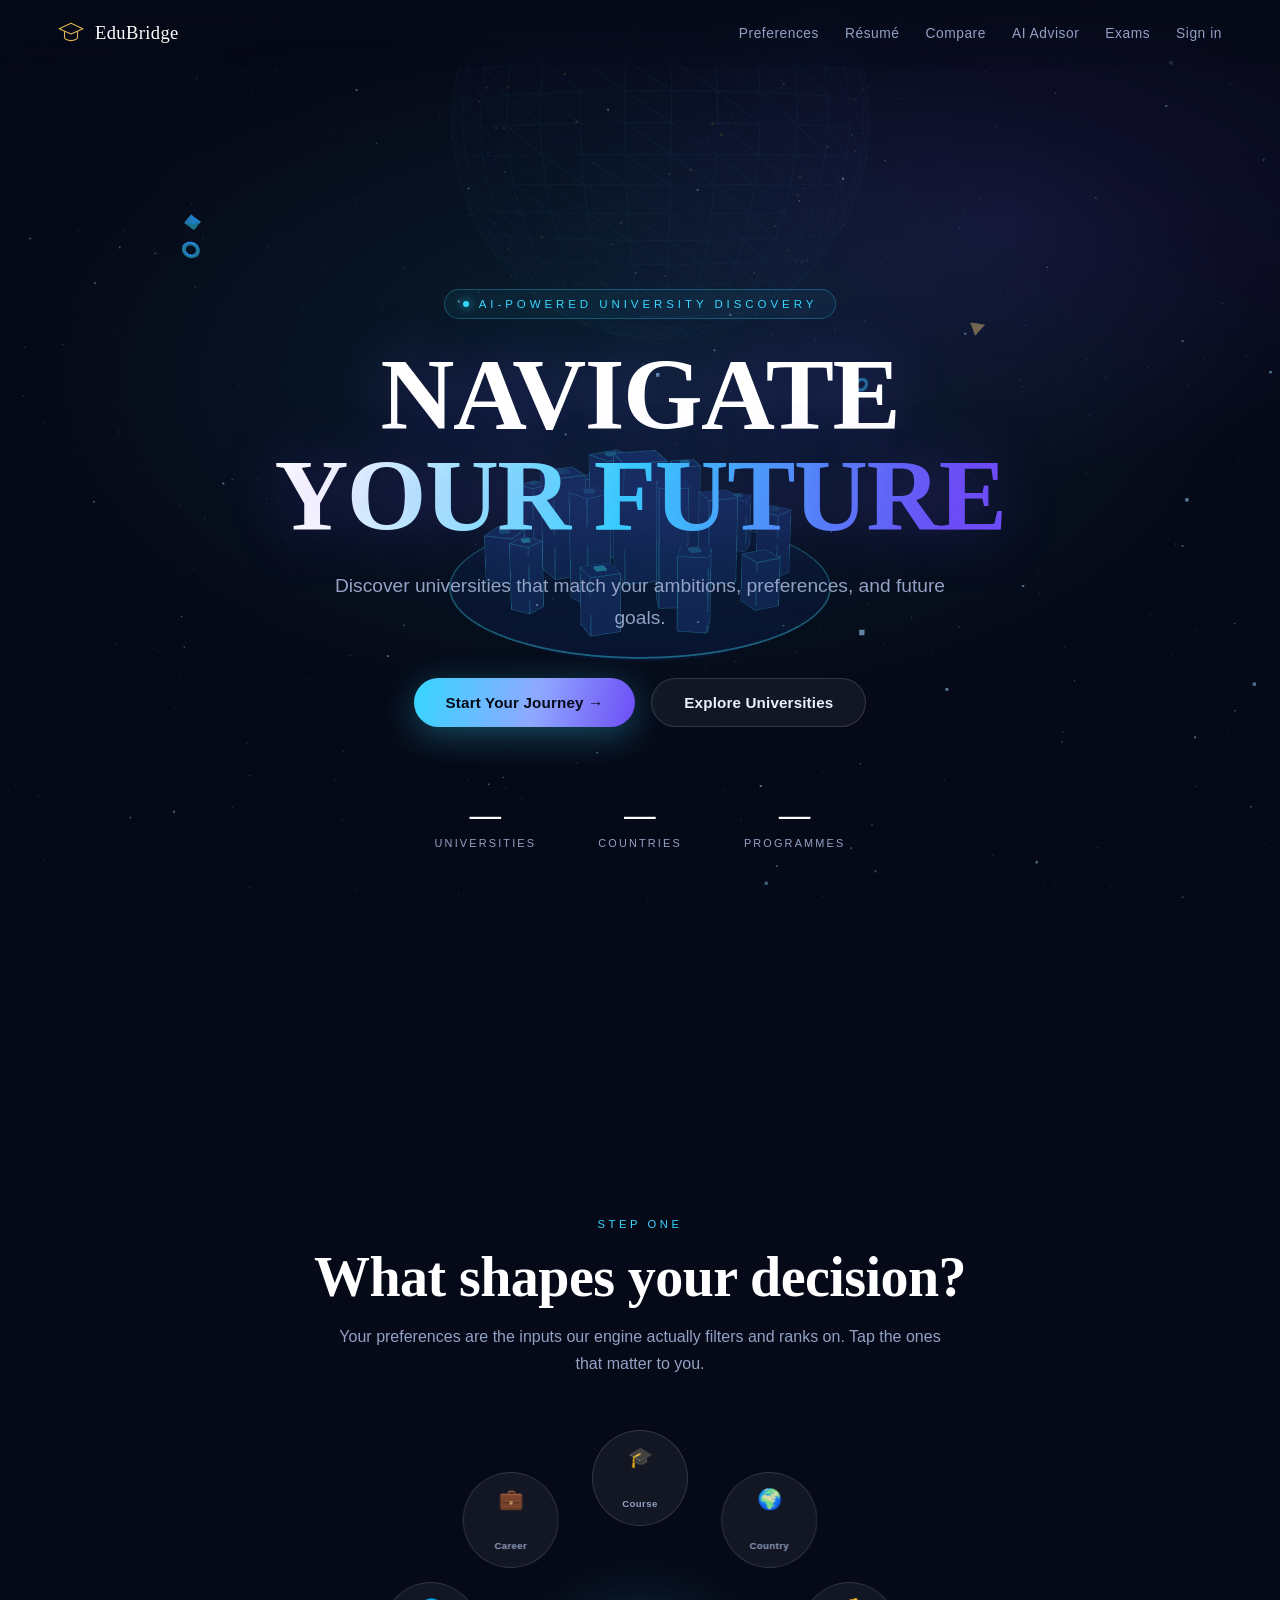
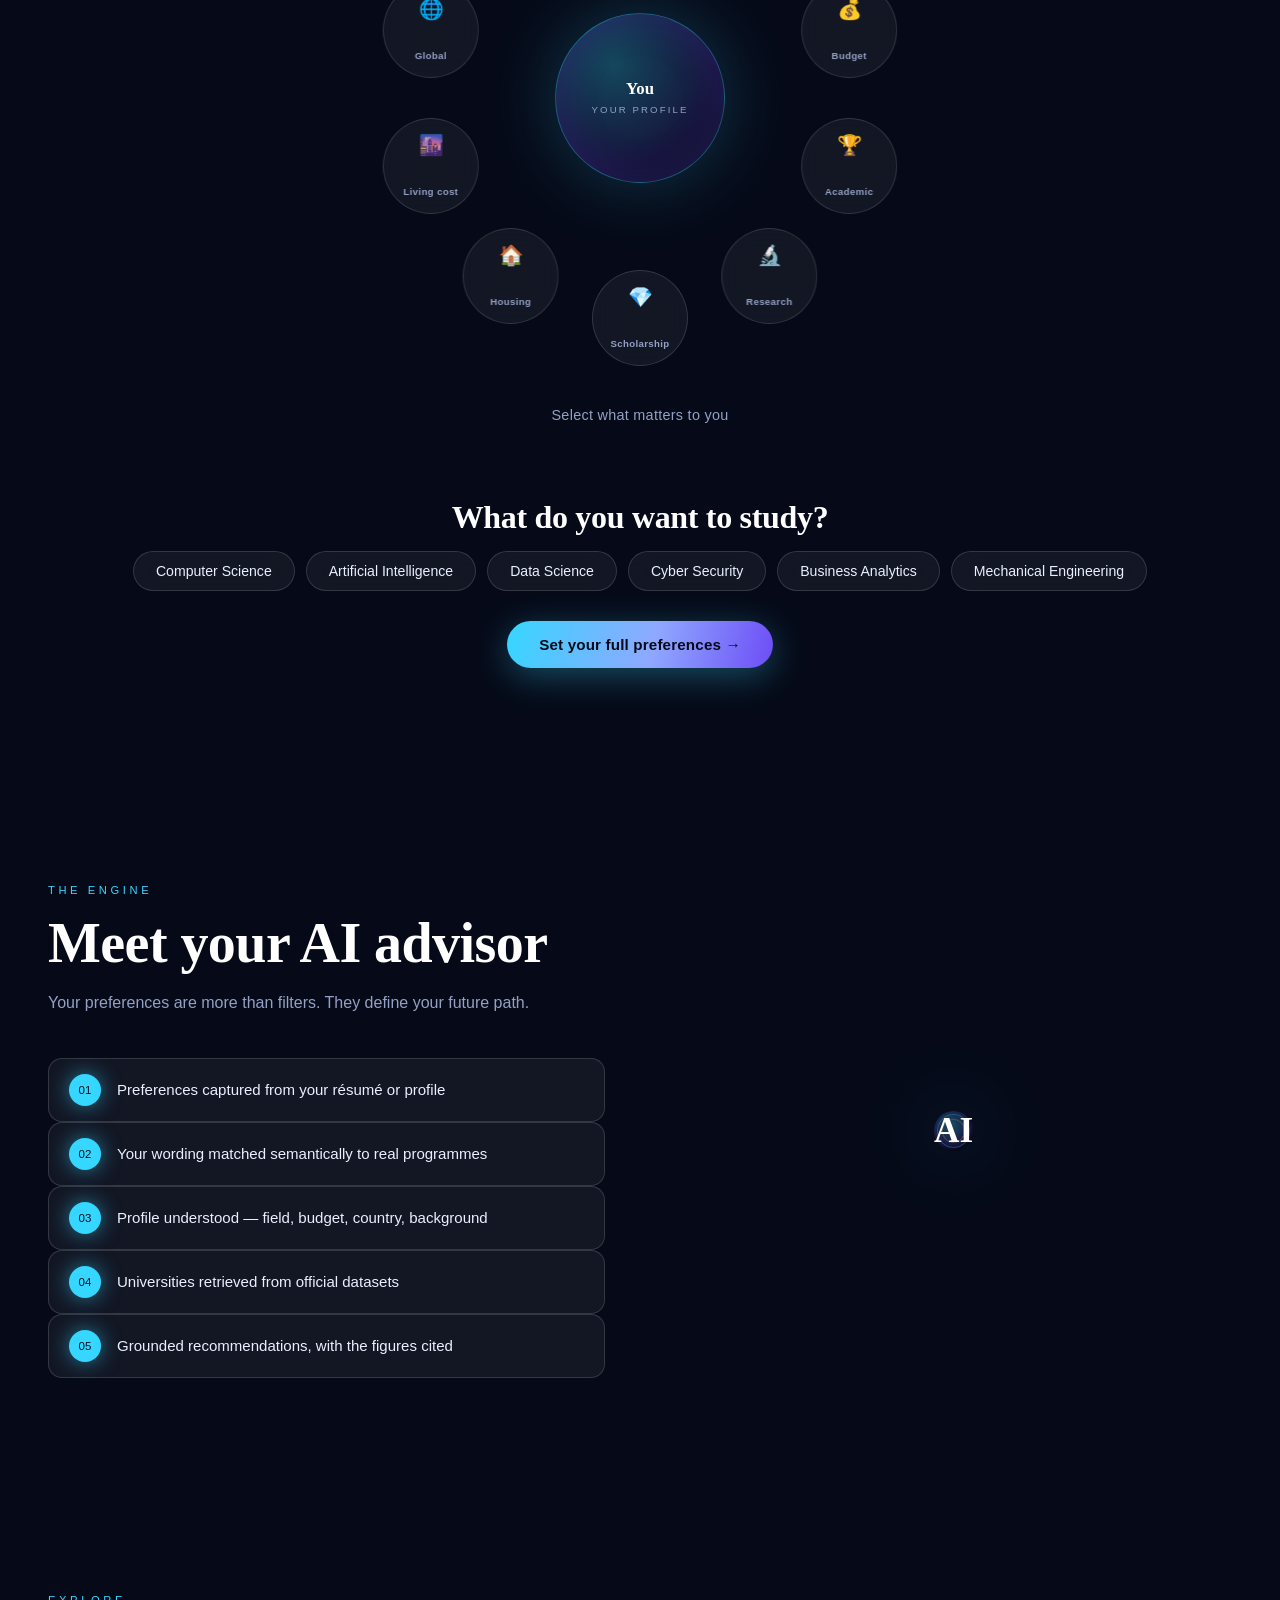
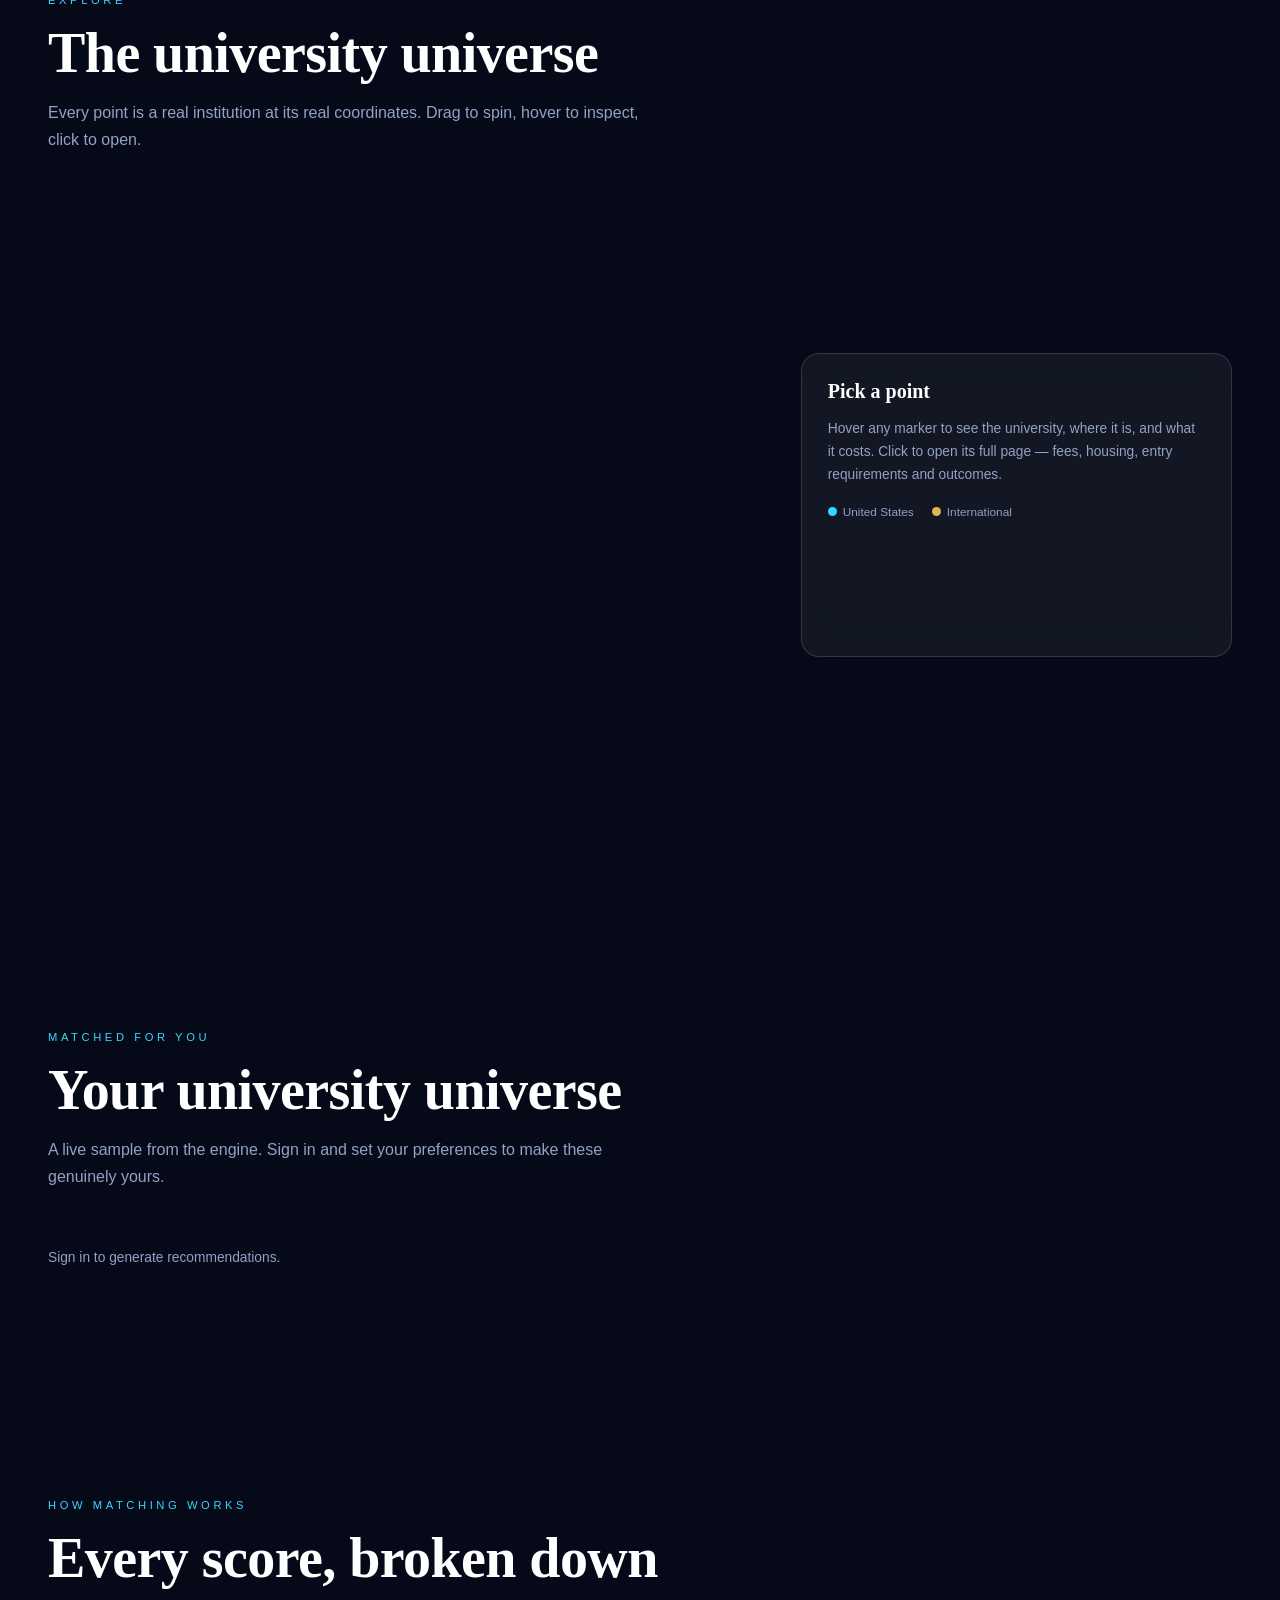
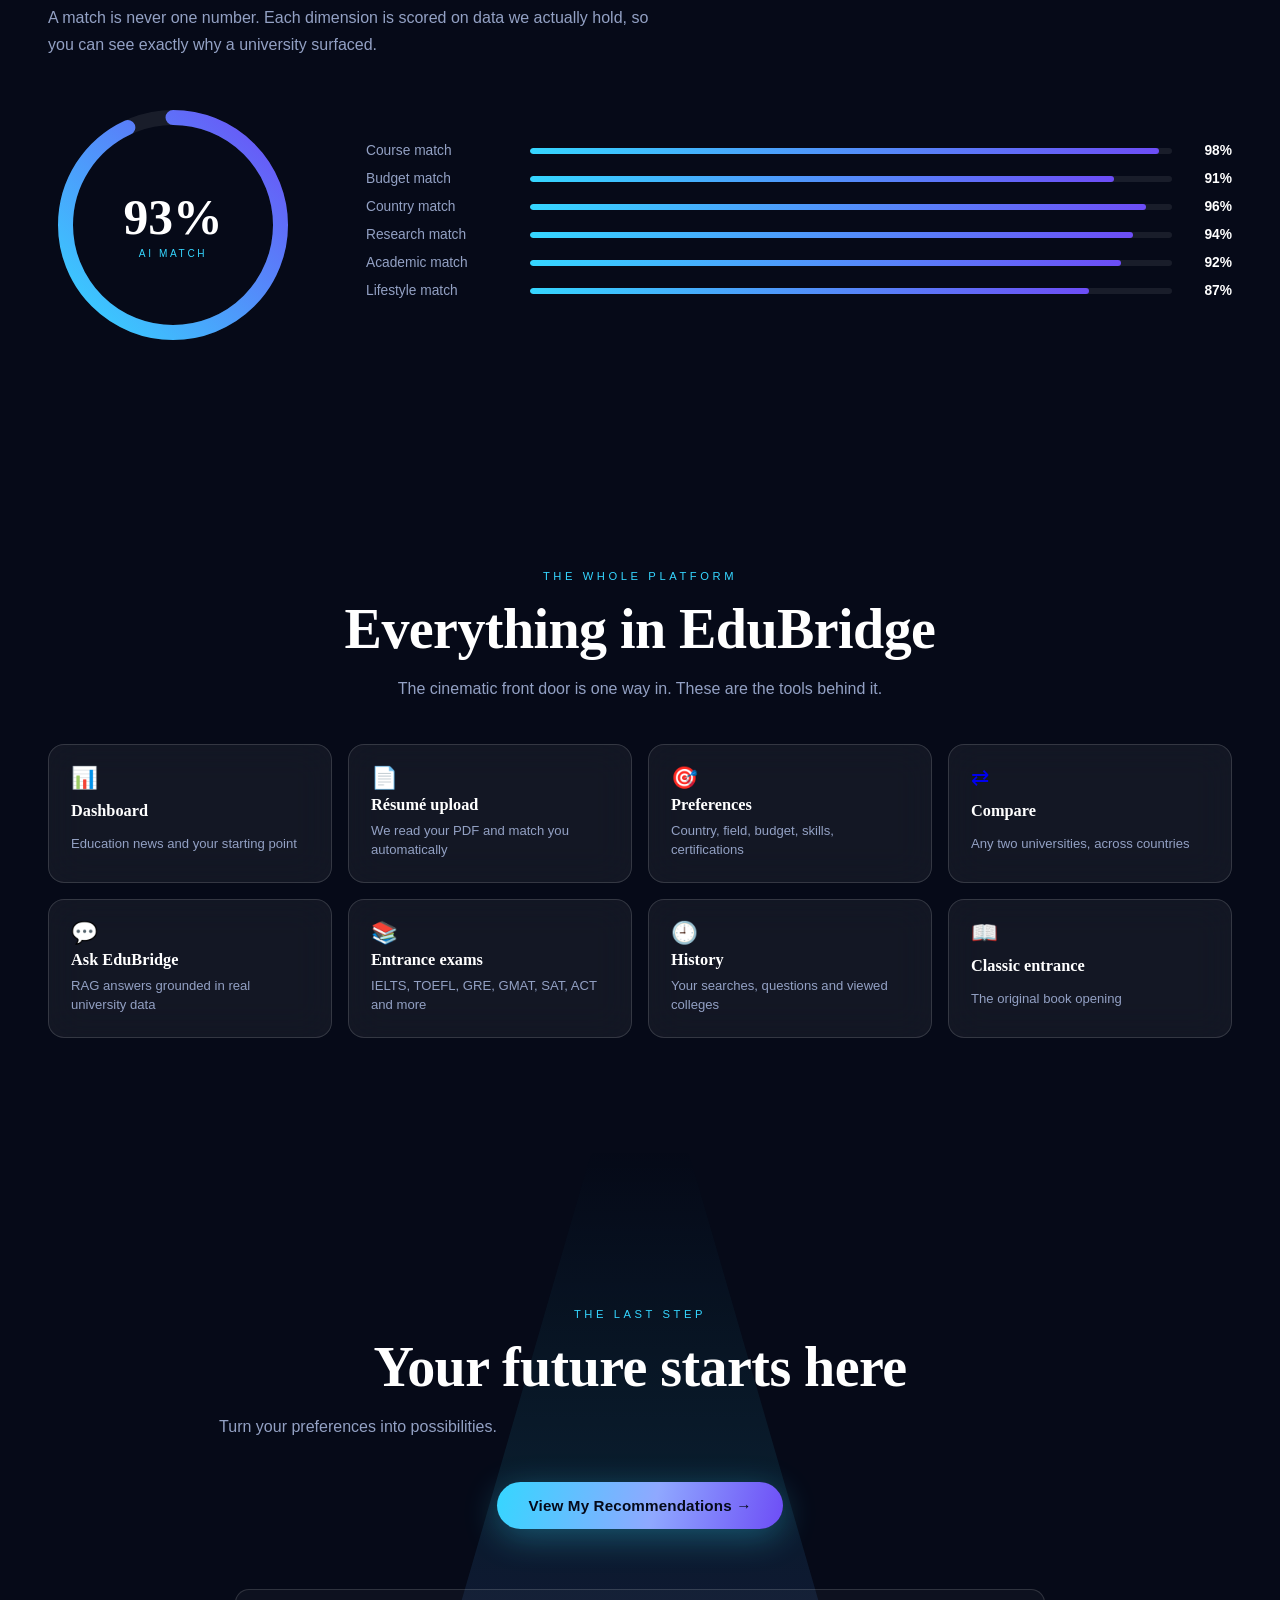
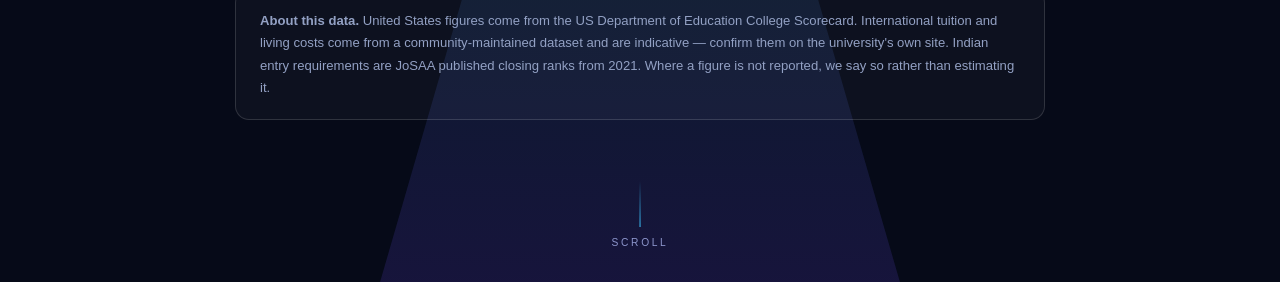
==== commit 88f54fb4: "Restore access to every feature from the new landing page The cinematic landing pointed "Preferences" ====
--- a/frontend/index.html
+++ b/frontend/index.html
@@ -20,11 +20,13 @@
     </svg>
     <span>EduBridge</span>
   </a>
-  <div class="x-nav-links">
-    <a href="#preferences">Preferences</a>
-    <a href="#explorer">Explorer</a>
+  <div class="x-nav-links" id="nav-links">
+    <a href="preferences.html">Preferences</a>
+    <a href="resume.html">Résumé</a>
+    <a href="compare.html">Compare</a>
     <a href="chat.html">AI Advisor</a>
-    <a href="login.html">Sign in</a>
+    <a href="exams.html">Exams</a>
+    <a href="login.html" id="nav-auth">Sign in</a>
   </div>
 </nav>
 
@@ -44,7 +46,7 @@
 
       <div class="cta-row" data-reveal>
         <a class="x-btn x-btn-primary" href="preferences.html">Start Your Journey &rarr;</a>
-        <a class="x-btn x-btn-ghost" href="#explorer">Explore Universities</a>
+        <a class="x-btn x-btn-ghost" href="compare.html">Explore Universities</a>
       </div>
 
       <div class="hero-stats" data-reveal>
@@ -209,6 +211,42 @@
     </div>
   </section>
 
+  <!-- ============ EVERYTHING IN EDUBRIDGE ============ -->
+  <section class="x-section center" id="features">
+    <p class="kicker" data-rise>The whole platform</p>
+    <h2 data-rise>Everything in EduBridge</h2>
+    <p class="sub" data-rise>
+      The cinematic front door is one way in. These are the tools behind it.
+    </p>
+
+    <div class="feature-grid" data-rise>
+      <a class="feature-tile" href="dashboard.html">
+        <em>📊</em><b>Dashboard</b><span>Education news and your starting point</span>
+      </a>
+      <a class="feature-tile" href="resume.html">
+        <em>📄</em><b>Résumé upload</b><span>We read your PDF and match you automatically</span>
+      </a>
+      <a class="feature-tile" href="preferences.html">
+        <em>🎯</em><b>Preferences</b><span>Country, field, budget, skills, certifications</span>
+      </a>
+      <a class="feature-tile" href="compare.html">
+        <em>⇄</em><b>Compare</b><span>Any two universities, across countries</span>
+      </a>
+      <a class="feature-tile" href="chat.html">
+        <em>💬</em><b>Ask EduBridge</b><span>RAG answers grounded in real university data</span>
+      </a>
+      <a class="feature-tile" href="exams.html">
+        <em>📚</em><b>Entrance exams</b><span>IELTS, TOEFL, GRE, GMAT, SAT, ACT and more</span>
+      </a>
+      <a class="feature-tile" href="history.html">
+        <em>🕘</em><b>History</b><span>Your searches, questions and viewed colleges</span>
+      </a>
+      <a class="feature-tile" href="classic.html">
+        <em>📖</em><b>Classic entrance</b><span>The original book opening</span>
+      </a>
+    </div>
+  </section>
+
   <!-- ============ FINALE ============ -->
   <section class="x-section finale" id="finale">
     <p class="kicker" data-rise>The last step</p>
@@ -308,6 +346,39 @@
 
 window.addEventListener("scroll", fadeBackdrop, { passive: true });
 fadeBackdrop();
+
+/** Mirrors the signed-in state the rest of the app already tracks. */
+(async () => {
+  try {
+    const user = await (await fetch("/api/auth/me", { credentials: "same-origin" })).json();
+    if (!user || !user.email) return;
+
+    const links = document.getElementById("nav-links");
+    const auth = document.getElementById("nav-auth");
+
+    auth.textContent = "Sign out";
+    auth.href = "#";
+    auth.addEventListener("click", async (event) => {
+      event.preventDefault();
+      await fetch("/api/auth/logout", { method: "POST", credentials: "same-origin" });
+      window.location.reload();
+    });
+
+    const dashboard = document.createElement("a");
+    dashboard.href = "dashboard.html";
+    dashboard.textContent = "Dashboard";
+    links.prepend(dashboard);
+
+    if (user.is_admin) {
+      const admin = document.createElement("a");
+      admin.href = "admin.html";
+      admin.textContent = "Admin";
+      links.insertBefore(admin, auth);
+    }
+  } catch {
+    /* signed out is the default the markup already shows */
+  }
+})();
 
 revealOnScroll();
 initOrbs();
--- a/frontend/css/sections.css
+++ b/frontend/css/sections.css
@@ -225,3 +225,25 @@
   .match-bar { grid-template-columns: 116px 1fr 40px; }
   .dial { margin: 0 auto; }
 }
+
+
+/* ---------- feature grid ---------- */
+
+.feature-grid {
+  display: grid; grid-template-columns: repeat(auto-fit, minmax(230px, 1fr));
+  gap: 16px; text-align: left;
+}
+.feature-tile {
+  display: grid; gap: 6px; padding: 22px; border-radius: 16px;
+  background: var(--x-glass); border: 1px solid var(--x-glass-line);
+  backdrop-filter: blur(18px); text-decoration: none;
+  transition: transform 0.28s cubic-bezier(.2,.8,.2,1), border-color 0.28s, background 0.28s;
+}
+.feature-tile:hover {
+  transform: translateY(-4px);
+  border-color: rgba(53,214,255,0.42);
+  background: rgba(53,214,255,0.07);
+}
+.feature-tile em { font-style: normal; font-size: 1.35rem; line-height: 1; }
+.feature-tile b { font-family: var(--x-serif); font-size: 1.02rem; color: #fff; }
+.feature-tile span { font-size: 0.82rem; color: var(--x-muted); line-height: 1.5; }
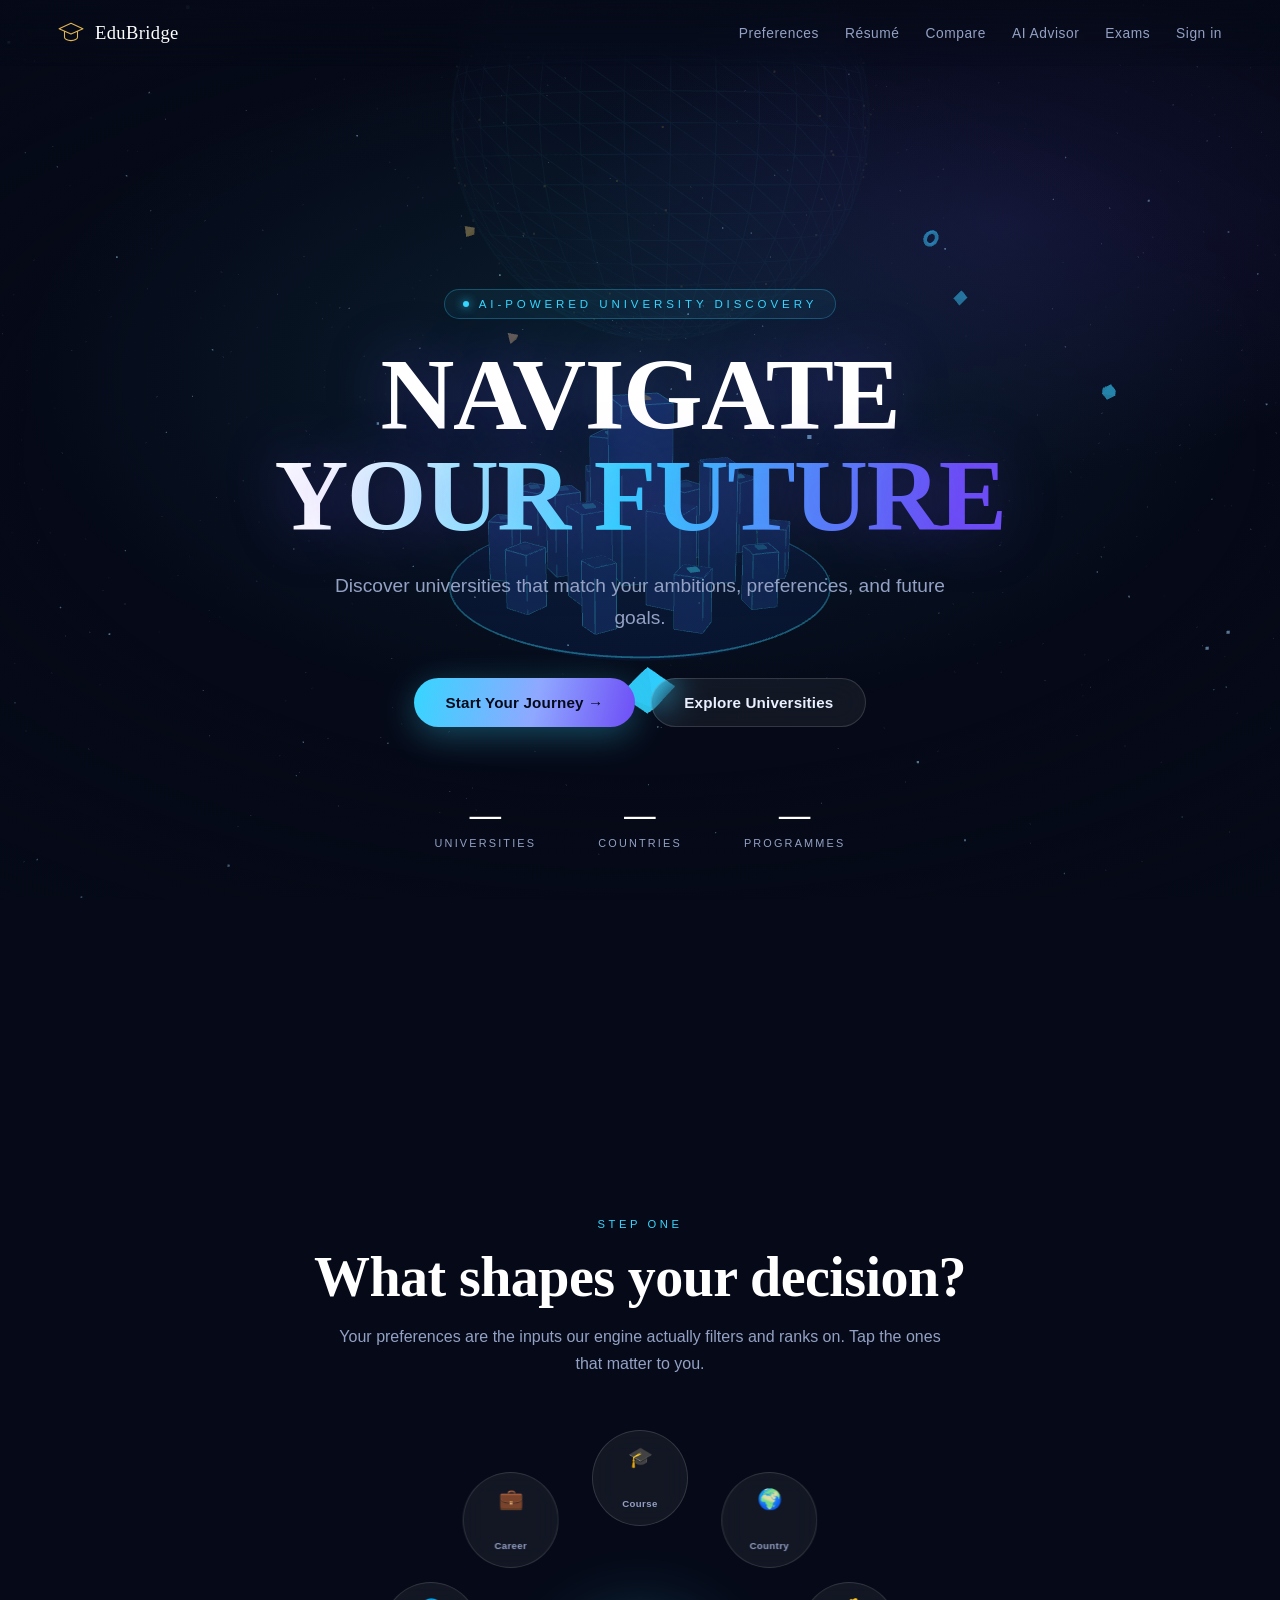
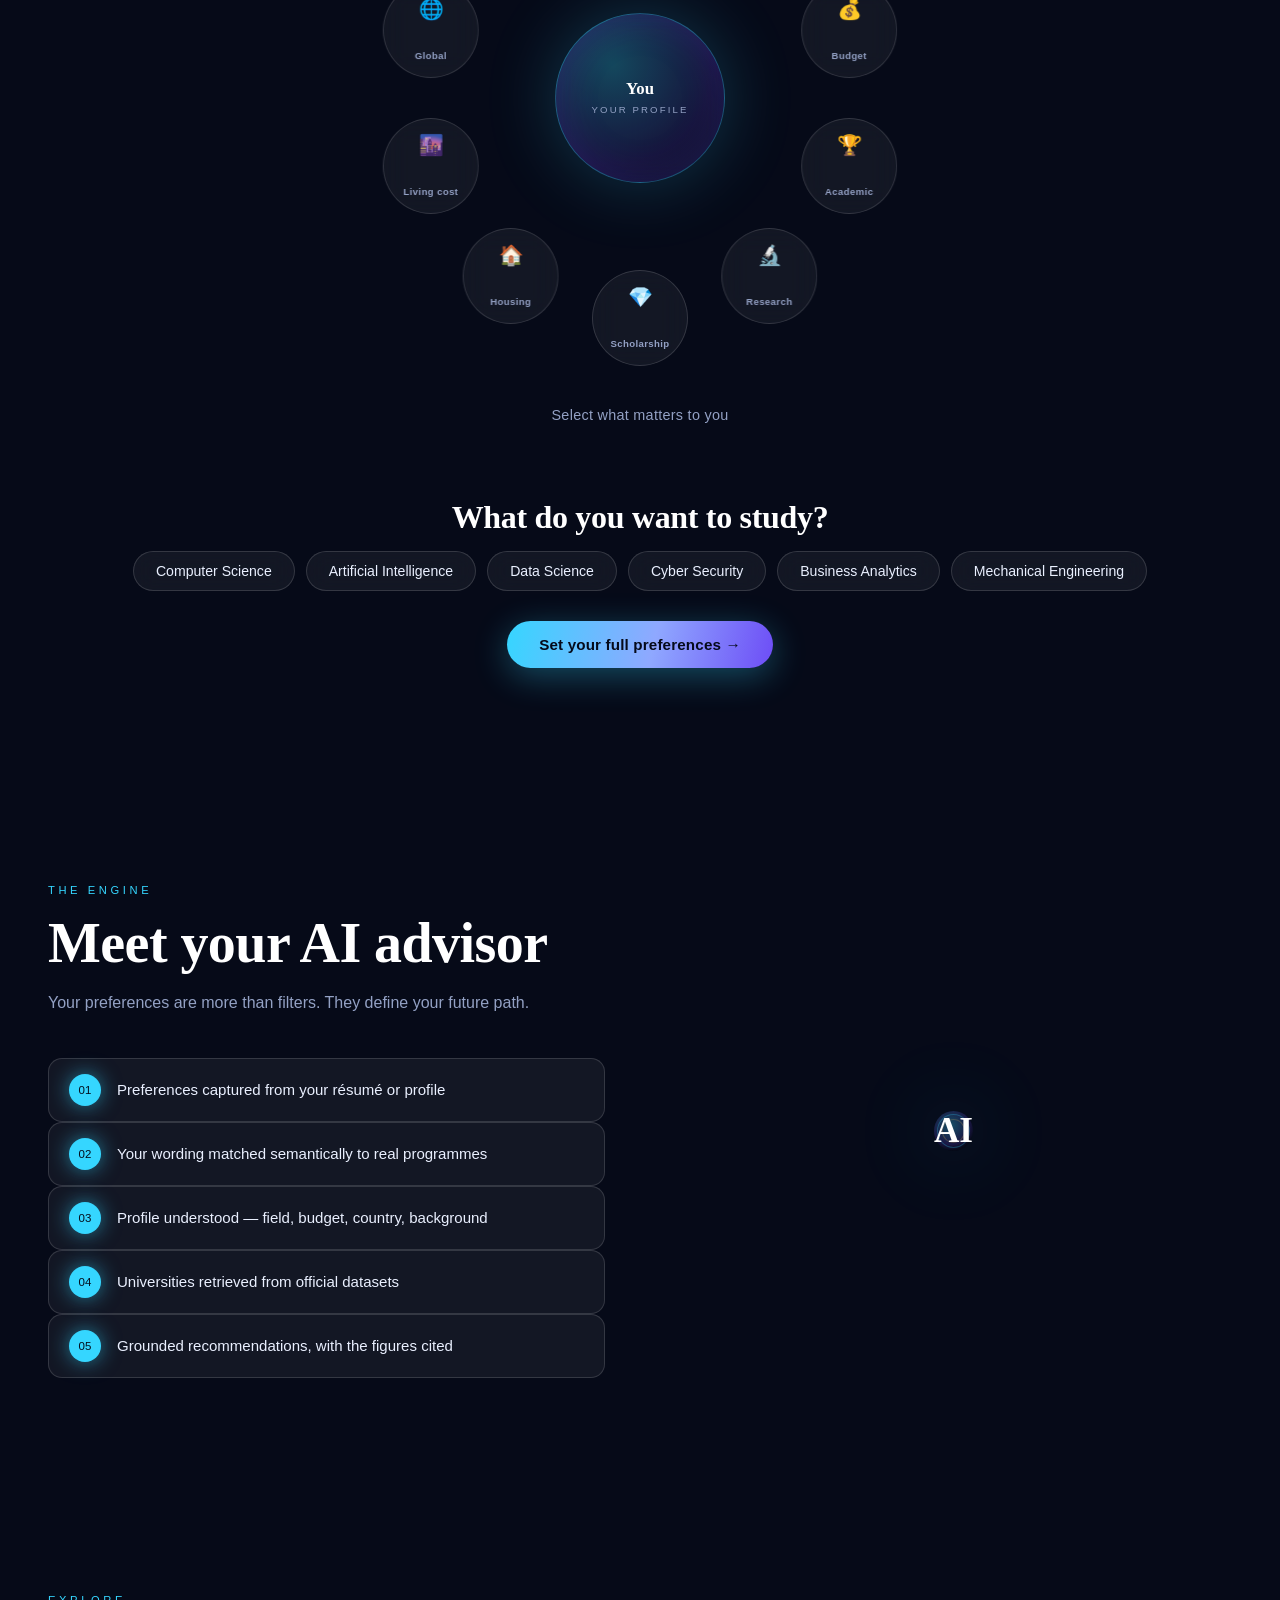
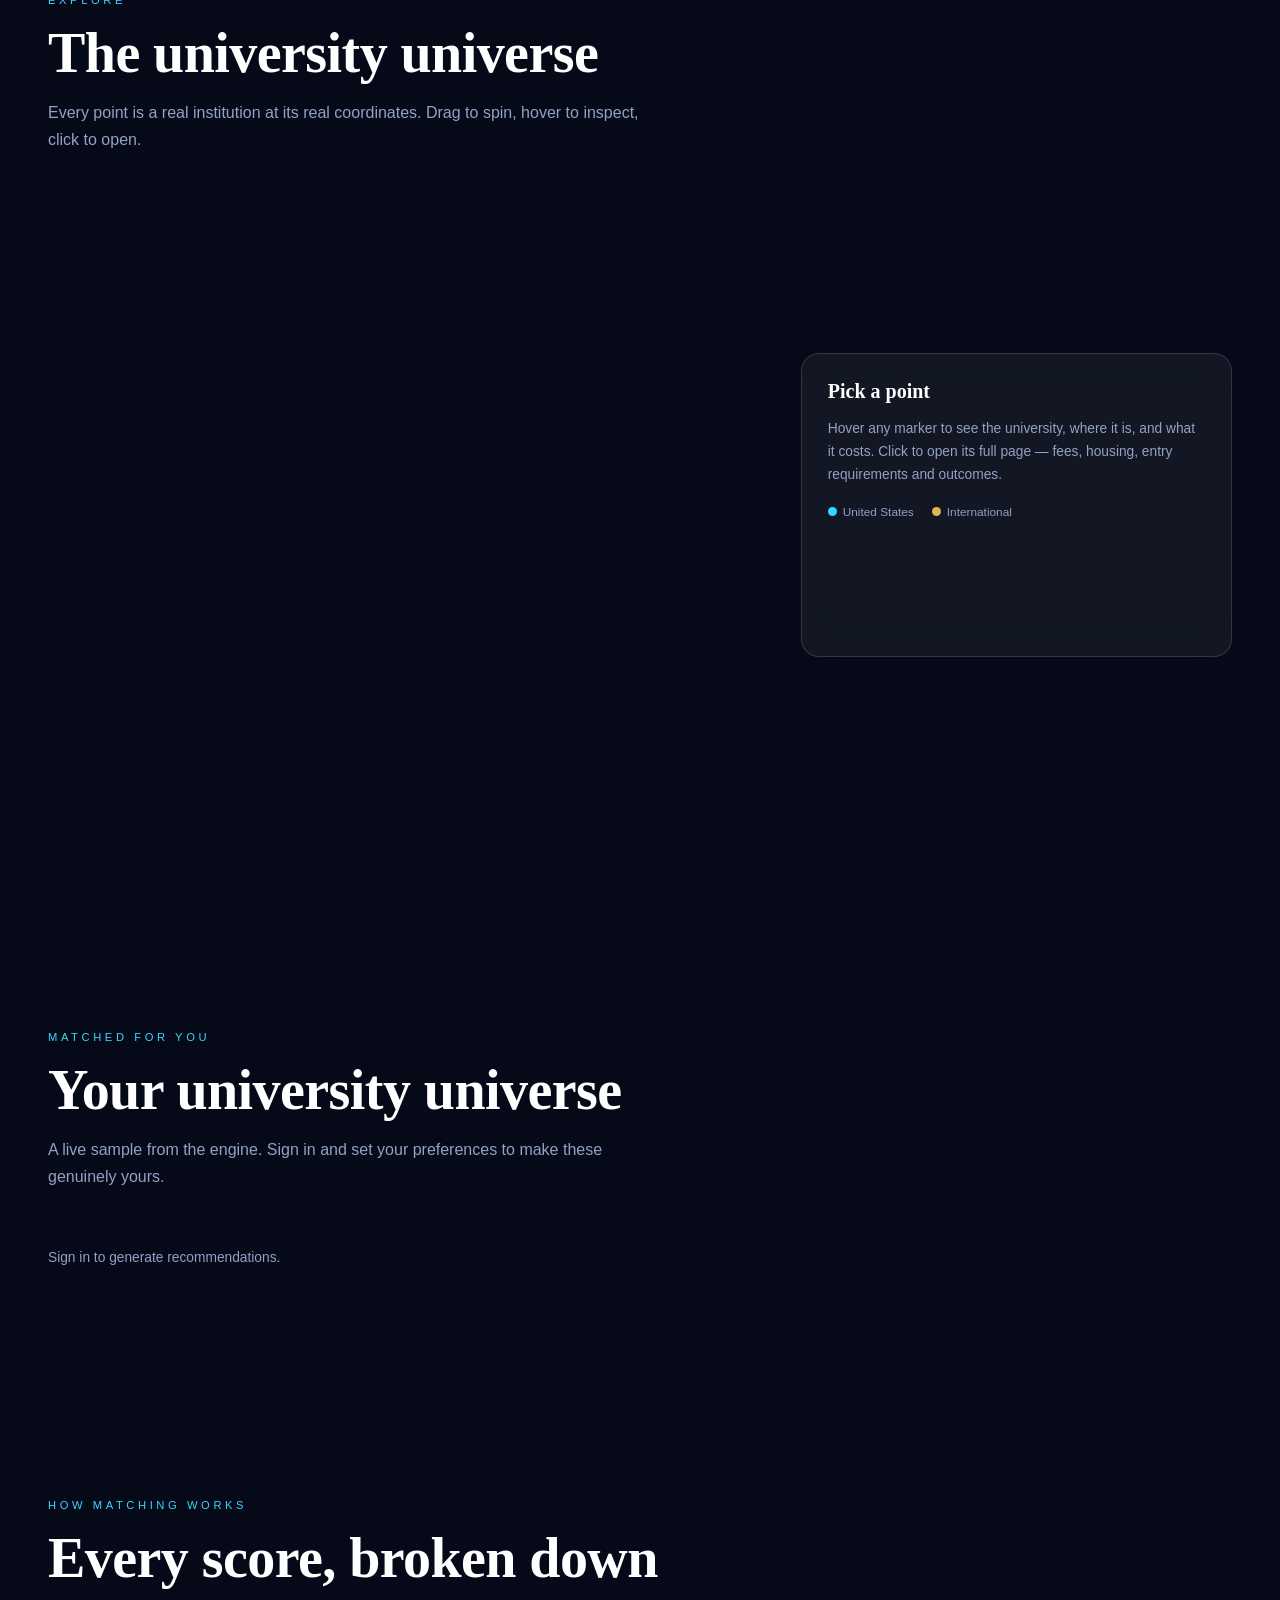
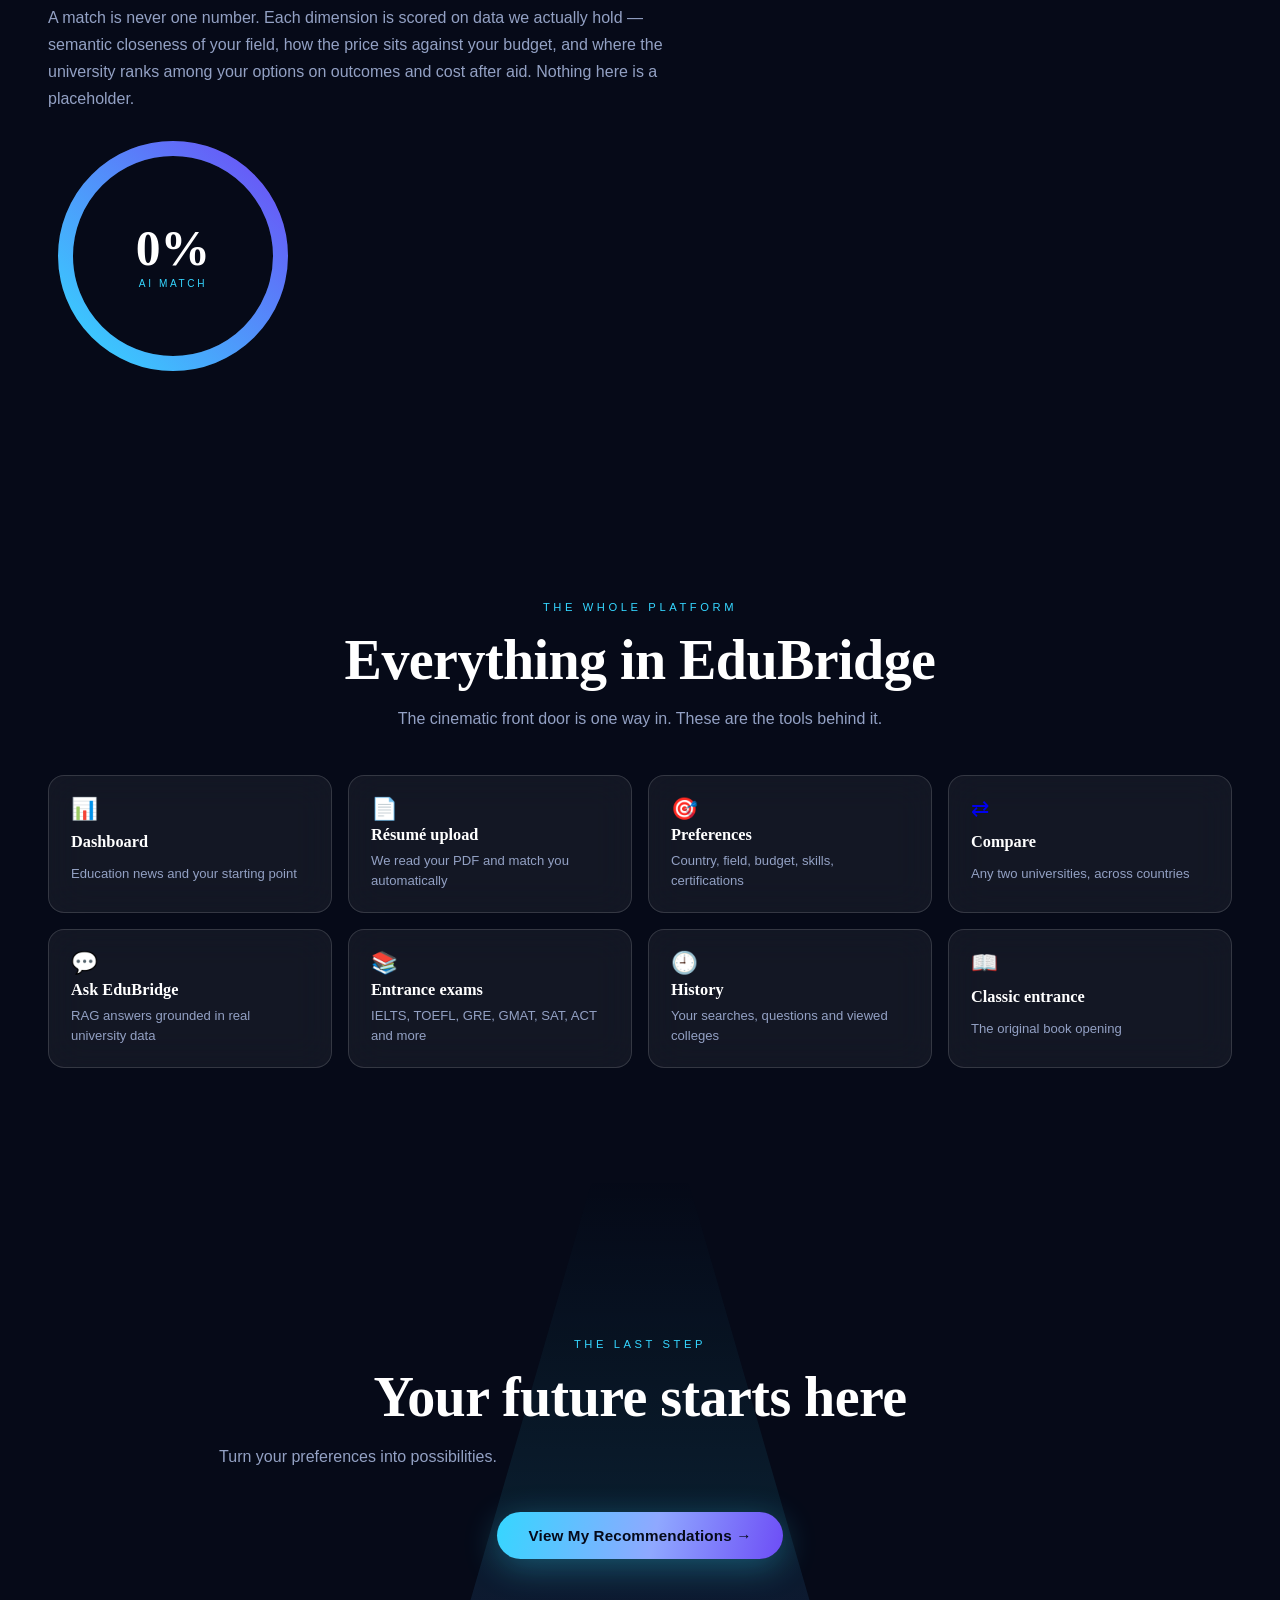
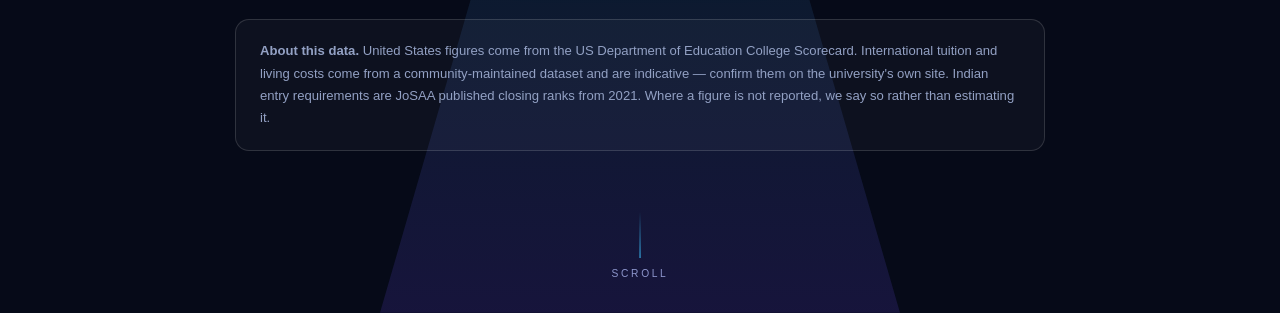
==== commit 0ee38bda: "Score matches from real data, widen the RAG corpus, add README The match percentages were the one in" ====
--- a/frontend/index.html
+++ b/frontend/index.html
@@ -183,8 +183,12 @@
     <h2 data-rise>Every score, broken down</h2>
     <p class="sub" data-rise>
       A match is never one number. Each dimension is scored on data we actually
-      hold, so you can see exactly why a university surfaced.
+      hold — semantic closeness of your field, how the price sits against your
+      budget, and where the university ranks among your options on outcomes and
+      cost after aid. Nothing here is a placeholder.
     </p>
+
+    <p class="hint" id="match-subject" style="margin:-24px 0 30px;"></p>
 
     <div class="match-grid">
       <div class="dial" data-rise>
@@ -455,6 +459,14 @@
 })();
 
 // ---- recommendation cards (real universities) --------------------------
+// The landing has no signed-in student, so the preview scores a stated
+// example profile. The same engine scores a real one after sign-in.
+const SAMPLE_PROFILE = {
+  country: "United States",
+  field_of_study: "Computer Science",
+  fee_max: 60000
+};
+
 (async () => {
   const grid = document.getElementById("card-grid");
   if (!grid) return;
@@ -463,11 +475,7 @@
     const response = await fetch("/api/recommendations", {
       method: "POST",
       headers: { "Content-Type": "application/json" },
-      body: JSON.stringify({
-        country: "United States",
-        field_of_study: "Computer Science",
-        fee_max: 60000
-      })
+      body: JSON.stringify(SAMPLE_PROFILE)
     });
 
     const data = await response.json();
@@ -478,13 +486,14 @@
       return;
     }
 
-    grid.innerHTML = rows.map((row, index) => {
-      // Rank position stands in for a match score on this public preview;
-      // the real per-student score lives behind the preferences flow.
-      const indicative = 96 - index * 2;
+    grid.innerHTML = rows.map((row) => {
+      // Computed by the engine from this example profile, not invented.
+      const match = row.match && row.match.overall;
 
       return '<article class="glass-card">' +
-        '<span class="match-pill">' + indicative + "% INDICATIVE MATCH</span>" +
+        (match != null
+          ? '<span class="match-pill">' + match + "% MATCH</span>"
+          : "") +
         "<h3>" + escapeHtml(row.institution_name) + "</h3>" +
         '<p class="where">' + escapeHtml(row.city) + ", " + escapeHtml(row.state) +
           " &middot; United States</p>" +
@@ -504,15 +513,32 @@
   }
 })();
 
-// ---- match dial --------------------------------------------------------
-initMatchDial([
-  { label: "Course match", score: 98 },
-  { label: "Budget match", score: 91 },
-  { label: "Country match", score: 96 },
-  { label: "Research match", score: 94 },
-  { label: "Academic match", score: 92 },
-  { label: "Lifestyle match", score: 87 }
-]);
+// ---- match dial: the real breakdown for the top example result -------
+(async () => {
+  try {
+    const response = await fetch("/api/recommendations", {
+      method: "POST",
+      headers: { "Content-Type": "application/json" },
+      body: JSON.stringify(SAMPLE_PROFILE)
+    });
+
+    const data = await response.json();
+    const top = (data.results || []).find((row) => row.match && row.match.dimensions.length);
+
+    if (!top) return;
+
+    initMatchDial(top.match.dimensions);
+
+    const note = document.getElementById("match-subject");
+    if (note) {
+      note.textContent =
+        top.institution_name + " scored against an example profile: " +
+        "Computer Science, United States, under $60,000.";
+    }
+  } catch (error) {
+    console.warn("match breakdown unavailable", error);
+  }
+})();
 </script>
 </body>
 </html>
